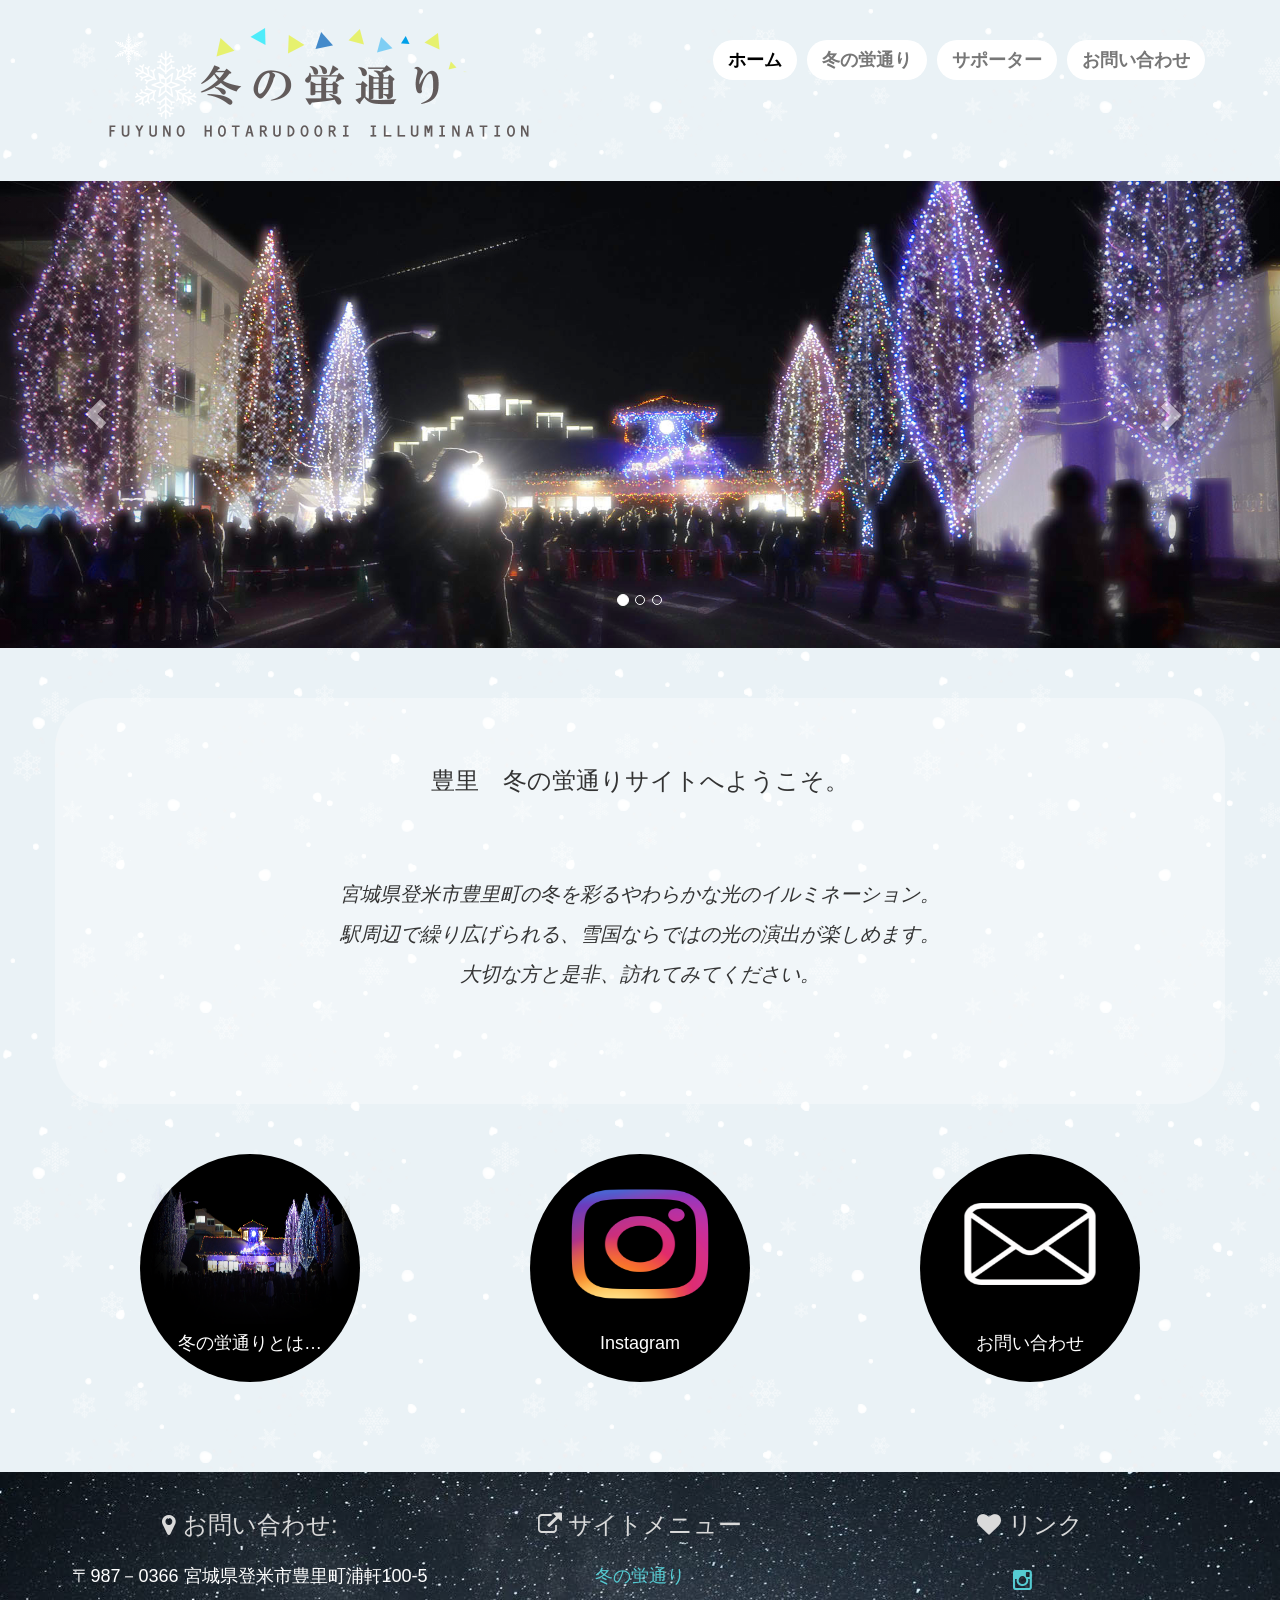
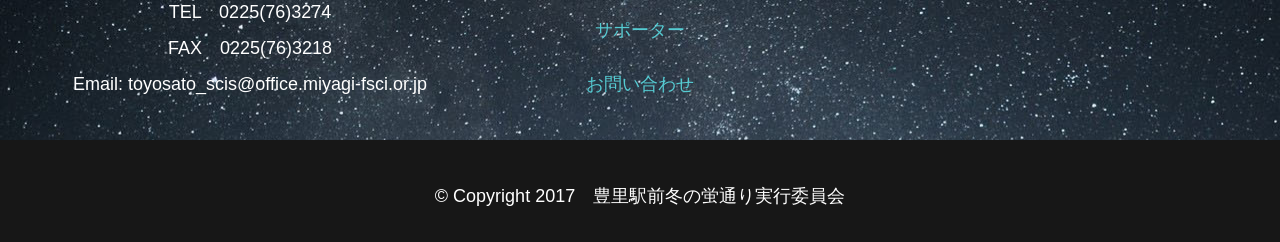
==== index.html @ 7beda49e "初期設置" ====
<!doctype html>
<html lang="ja">
    <head>

        <!-- meta data & title -->
        <meta charset="utf-8">
        <title>冬の蛍通り ホームページ | 豊里町の冬を彩るイルミネーション</title>
        <meta name="viewport" content="width=device-width, initial-scale=1.0">
        <meta name="description" content="">
        <meta name="author" content="">

        <!-- Favicon and touch icons -->
        <link rel="shortcut icon" href="assets/ico/favicon.ico">
        <link rel="apple-touch-icon-precomposed" sizes="144x144" href="assets/ico/apple-touch-icon-144-precomposed.png">
        <link rel="apple-touch-icon-precomposed" sizes="114x114" href="assets/ico/apple-touch-icon-114-precomposed.png">
        <link rel="apple-touch-icon-precomposed" sizes="72x72" href="assets/ico/apple-touch-icon-72-precomposed.png">
        <link rel="apple-touch-icon-precomposed" href="assets/ico/apple-touch-icon-57-precomposed.png">

        <!-- CSS -->
        <link rel="stylesheet" href="http://fonts.googleapis.com/css?family=Open+Sans:400,300">
        <link href='http://fonts.googleapis.com/css?family=PT+Sans' rel='stylesheet' type='text/css'>
        <link href="http://fonts.googleapis.com/css?family=Raleway" rel="stylesheet" type="text/css">
        <link rel="stylesheet" href="assets/bootstrap/css/bootstrap.css">
        <link rel="stylesheet" href="assets/css/font-awesome.min.css">
        <link rel="stylesheet" href="assets/css/animate.min.css">
        <link rel="stylesheet" href="assets/css/style.css">

    </head>
  <body>
    <section id="snow">
    <div class="inner">
        <div class="flake1"></div>
        <div class="flake2"></div>
        <div class="flake3"></div>
        <div class="flake4"></div>
        <div class="flake5"></div>
        <div class="flake6"></div>
        <div class="flake7"></div>
        <div class="flake8"></div>
    </div>
</section>

    <!-- Header -->

    <nav id="navbar-section" class="navbar navbar-default navbar-static-top navbar-sticky" role="navigation">
        <div class="container">

            <div class="navbar-header">
                <button type="button" class="navbar-toggle" data-toggle="collapse" data-target=".navbar-responsive-collapse">
                    <span class="sr-only">Toggle navigation</span>
                    <span class="icon-bar"></span>
                    <span class="icon-bar"></span>
                    <span class="icon-bar"></span>
                </button>

                <a class="navbar-brand wow fadeInDownBig" href="index.html"><img class="office-logo" src="assets/img/slider/title.png" alt=""></a>
            </div>

            <div id="navbar-spy" class="collapse navbar-collapse navbar-responsive-collapse">
                <ul class="nav navbar-nav pull-right">
                    <li class="active">
                        <a href="index.html">ホーム</a>
                    </li>
                    <li>
                        <a href="about.html">冬の蛍通り</a>
                    </li>
                    <li>
                        <a href="team.html">サポーター</a>
                    </li>
                    <li>
                        <a href="contact.php"><span>お問い合わせ</span></a>
                    </li>
                </ul>
            </div>
        </div>
    </nav>

    <!-- End Header -->


    <!-- Begin #carousel-section -->
    <section id="carousel-section" class="section-global-wrapper">
        <div class="container-fluid-kamn">
            <div class="row">
                <div id="carousel-1" class="carousel slide" data-ride="carousel">

                    <!-- Indicators -->
                    <ol class="carousel-indicators visible-lg">
                        <li data-target="#carousel-1" data-slide-to="0" class="active"></li>
                        <li data-target="#carousel-1" data-slide-to="1"></li>
                        <li data-target="#carousel-1" data-slide-to="2"></li>
                    </ol>

                    <!-- Wrapper for slides -->
                    <div class="carousel-inner" role="listbox">
                        <!-- Begin Slide 1 -->
                        <div class="item active">
                            <img src="assets/img/slider/slider_01.jpg" height="600" alt="Image of first carousel">
                            <div class="carousel-caption">
                                <h3 class="carousel-title hidden-xs"></h3>
                                <p class="carousel-body"></p>
                            </div>
                        </div>
                        <!-- End Slide 1 -->

                        <!-- Begin Slide 2 -->
                        <div class="item">
                            <img src="assets/img/slider/slider_02.jpg" height="600" alt="Image of second carousel">
                            <div class="carousel-caption">
                                <h3 class="carousel-title hidden-xs"></h3>
                                <p class="carousel-body"></p>
                            </div>
                        </div>
                        <!-- End Slide 2 -->

                        <!-- Begin Slide 3 -->
                        <div class="item">
                            <img src="assets/img/slider/slider_03.jpg" height="600" alt="Image of third carousel">
                            <div class="carousel-caption">
                                <h3 class="carousel-title hidden-xs"></h3>
                                <p class="carousel-body"></p>
                            </div>
                        </div>
                        <!-- End Slide 3 -->
                    </div>

                    <!-- Controls -->
                    <a class="left carousel-control" href="#carousel-1" data-slide="prev">
                        <span class="glyphicon glyphicon-chevron-left"></span>
                    </a>
                    <a class="right carousel-control" href="#carousel-1" data-slide="next">
                        <span class="glyphicon glyphicon-chevron-right"></span>
                    </a>
                </div>
            </div>
        </div>
    </section>
    <!-- End #carousel-section -->


    <!-- Begin #services-section -->
    <section id="services" class="services-section section-global-wrapper">
        <div class="container">
            <div class="row">
                <div class="services-header">
                    <h3 class="services-header-title">豊里　冬の蛍通りサイトへようこそ。</h3><br>
                    <p class="services-header-body"><em> 宮城県登米市豊里町の冬を彩るやわらかな光のイルミネーション。<br>
                    駅周辺で繰り広げられる、雪国ならではの光の演出が楽しめます。 <br>
                    大切な方と是非、訪れてみてください。</em>
                    </p><br>
                </div>
            </div>

            <!-- Begin Services Row 1 -->
            <div class="row services-row services-row-head services-row-1">
                <div class="col-lg-4 col-md-4 col-sm-4 col-xs-12">
                    <div class="services-group wow animated fadeInLeft" data-wow-offset="40">
                        <a href="about.html"><img src="assets/img/slider/hotarudoori.png" height="160" width="200" alt=""></a>
                        <h4 class="services-title">冬の蛍通りとは…</h4>
                        <p class="services-body"></p>
                    </div>
                </div>

                <div class="col-lg-4 col-md-4 col-sm-4 col-xs-12">
                    <div class="services-group wow animated zoomIn" data-wow-offset="40">
                        <a href="https://www.instagram.com/fuyuno_hotarudoori/"><img src="assets/img/slider/insta01.png" height="160" width="200" alt=""></a>
                        <h4 class="services-title">Instagram</h4>
                        <p class="services-body"></p>
                    </div>
                </div>

                <div class="col-lg-4 col-md-4 col-sm-4 col-xs-12">
                    <div class="services-group wow animated fadeInRight" data-wow-offset="40">
                        <a href="contact.php"><img src="assets/img/slider/mail.png" height="160" width="200" alt=""></a>
                        <h4 class="services-title">お問い合わせ</h4>
                        <p class="services-body"></p>
                    </div>
                </div>
            </div>
            <!-- End Serivces Row 1 -->

            <!-- Begin Services Row 2 -->
            <!-- End Serivces Row 2 -->

        </div>
    </section>
    <!-- End #services-section -->


    <!-- Footer -->
    <footer>
        <div class="container">
            <div class="row">
                <div class="col-md-4">
                    <h3><i class="fa fa-map-marker"></i> お問い合わせ:</h3>
                    <p class="footer-contact">
                        〒987－0366 宮城県登米市豊里町浦軒100-5<br>
                        TEL　0225(76)3274<br>
                        FAX　0225(76)3218<br>
                        Email: toyosato_scis@office.miyagi-fsci.or.jp<br>
                    </p>
                </div>
                <div class="col-md-4">
                    <h3><i class="fa fa-external-link"></i> サイトメニュー</h3>
                    <p> <a href="about.html"> 冬の蛍通り</a></p>
                    <p> <a href="team.html"> サポーター </a></p>
                    <p> <a href="contact.php"> お問い合わせ</a></p>
                </div>
              <div class="col-md-4">
                <h3><i class="fa fa-heart"></i> リンク</h3>
                <div id="social-icons">
                      <a href="https://www.instagram.com/fuyuno_hotarudoori/" class="btn-group Instagram">
                        <i class="fa fa-instagram" aria-hidden="true"></i>
                    </a>
                </div>
              </div>
        </div>
      </div>
    </footer>


    <div class="copyright text center">
        <p>&copy; Copyright 2017　豊里駅前冬の蛍通り実行委員会</a></p>
    </div>


    <script type="text/javascript" src="js/jquery-1.10.2.min.js"></script>
    <script src="assets/bootstrap/js/bootstrap.min.js"></script>
    <script src="js/wow.min.js"></script>
    <script>
      new WOW().init();
    </script>
  </body>
</html>
---- assets/css/style.css ----
/*
Theme Name:Office
Theme URI:http://ThemeWagon.com/
Author:ThemeWagon
Author URI:http://ThemeWagon.com/
Description:Creative is a single page html template based on bootstrap 3
Version:1.0.0
License:GNU General Public License v2 or later
License URI:http://www.gnu.org/licenses/gpl-2.0.html
*/

 /*
* ==========================================================================
* Global
* ==========================================================================
*/
.btn-primary{
  margin-left: 20px;
}
.blog-title{
  color: #385A30;
  font-family: "Lato";
  font-variant: small-caps;
}

 .main-content{
    margin-top: 20px;
    padding-bottom: 50px;
    text-align: left;
}

.section-global-wrapper {
  position: relative;
}
.section-global-wrapper:before,
.section-global-wrapper:after {
  content: " ";
  display: table;
}
.section-global-wrapper:after {
  clear: both;
}
.container-fluid-kamn {
  margin-right: auto;
  margin-left: auto;
  padding-left: 15px;
  padding-right: 15px;
}
.container-kamn {
  margin-right: auto;
  margin-left: auto;
}


@media (min-width: 1068px) and (max-width: 1400px) {
 .post-sidebar{
    margin-top: 15px;
    border:1px solid #DDD;
    padding: 5px;
  }

}
@media (min-width: 750px) and (max-width: 1060px) {
 .post-sidebar{
    width:204px;
    margin-top: 15px;
    border:1px solid #DDD;
    padding: 5px;
    float: right;

 }
}
.tales {
  width: 100%;
}
.blog-post{
 margin-bottom: 30px;
}
.blog-image{
    margin-bottom: 20px;
}
.carousel-inner{
  width:100%;
}
.post-sidebar{
    margin-top: 15px;
    border:1px solid #DDD;
    padding: 5px;


 }
.form-group{

    padding:20px;
}
ul li{
    list-style: none;
    margin-top: 20px;

}
h3.col-xs-12{
    margin-top: -20px;

}
.content-space{
    margin-top: 40px;
}
.center{
    text-align: center;
}
.block-author{
    color: #D7002E;
}

.btn-info{
float: right;
}


.icon-space{
    display: inline-block;
    padding:10px;
}
.current span{
    color:#55CBD2;

}


.title-text{
  font-family: 'Raleway', sans-serif;
  letter-spacing: .2px;
  font-size: 40px;
}
.img-pad{
    padding-right: 23px;
}
.main-content{
    margin-top: 80px;
}



.white-text{
    font-style: italic;
    color: white;
}

body {
    font-size: 18px;
    line-height: 45Spx;
    background:#F8FAFF;
    text-align: center;
}

a {
    color: #55CBD2;
    text-decoration: none;
    -o-transition: all .3s;
    -moz-transition: all .3s;
    -webkit-transition: all .3s;
    -ms-transition: all .3s;
}

a:hover { color: #888; text-decoration: none; }

strong { font-weight: bold; }

address {
    margin-top: 28px;
    }


@media (min-width: 50px) and (max-width: 988px) {

 address {
    margin-top: 28px;
    margin-left: 21px;
    }

}
@media (min-width: 988px) and (max-width: 1200px) {

 address {
    margin-top: 28px;
    margin-left: -58px;
    }

}
/*
* ==========================================================================
* Nav Pills
* ==========================================================================
*/
.nav-pills > li.selected > a,
.nav-pills > li.selected > a:hover,
.nav-pills > li.selected > a:focus {
  color: #ffffff;
  background-color: #1bbd9b;
}
/*
* ==========================================================================
* Pills Centered
* ==========================================================================
*/
.nav-pills-centered > .nav-pills {
  text-align: center;
}
.nav-pills-centered > .nav-pills > li {
  float: none;
  display: inline;
}
.nav-pills-centered > .nav-pills > li > a,
.nav-pills-centered > .nav-pills > li > span {
  display: inline-block;
  padding: 5px 14px;
}
/*
.nav-pills-centered > .nav-pills > li > a.active,
.nav-pills-centered > .nav-pills > li > span.active,
.nav-pills-centered > .nav-pills > li > a.selected,
.nav-pills-centered > .nav-pills > li > span.selected {
  color: #ffffff;
  background-color: #1bbd9b;
}*/
/*
* ==========================================================================
* Navbar
* ==========================================================================
*/

.navbar{
  font-weight: bold;
  padding-top: 15px;
  padding-bottom: 15px;
  margin-bottom: 0;
}
/*
* ==========================================================================
* Navbar Nav Links
* ==========================================================================
*/
.navbar-nav > li > a {
  padding: 10px 15px;
  margin: 5px 5px;
  border-radius: 50px;
  background-color: #fff;
}

/*
* ==========================================================================
* Brand / Project Name
* ==========================================================================
*/
.navbar-brand {
  z-index: 9999px;
  font-size: 40px;
  letter-spacing: 2px;
  padding-top: 0;
  padding-bottom:100px;
  margin-bottom: 50px;


}
.side-left{
  background:#528C7C;
  box-shadow: 3px grey;
  color: white;
  padding: 30px;
  letter-spacing: .9px;
}
@media (min-width: 800px){

    .side-left{
  height: 450px;
}
 }

.banner-text{
    font-family: 'Raleway', sans-serif;
    color:white;
    font-size: 50px;

    }

#banners{

    margin-top: 30px;
    margin-bottom: 10px;
}
#banner-home{
    background-image:url('../img/slider/haikei.jpg');
    height:350px;
    margin-bottom: 30px;
    padding-top: 120px;
}

@media (min-width: 100px) and (max-width: 800px) {

    #banner-home{
    background-image:url('../img/slider/haokei.jpg');
    height:450px;
    margin-bottom: 30px;
    }
 }
#banner{
    margin-top:0px;
}


.header h1 {
    float: left;
    margin: 0;
    text-align: left;
}
.header a.brand {

    font-family: 'PT Sans', sans-serif;
    font-size: 40px;
    margin-top:5px;
    display: inline-block;
    width: 270px;
    height: 96px;
    padding: 30px 10px;
    /*background: url(../img/logo.png) 20px center no-repeat; */
}
@media (min-width: 50px) and (max-width: 768px) {
        .header a.brand {
        width: 170px;
        margin-top:-41px;
        margin-top: -41px;
        position: absolute;
        font-size: 37px;
     }
 }

.paragraph-text{
    text-align: justify;
    letter-spacing:1px;
    font-size: 16px;
    font-family: 'Arial', sans-serif;
    line-height: 24px;
}
.left2{
    text-align: left;
    letter-spacing:.7px;
    font-size: 13px;
    color: #71d7c2;
}

.spacing{
    margin-bottom: 80px;
}

.sidebar-right{
    font-size: 13px;
    font-weight: bold;
    color:#84d7bd;
}

.featured-img{
    padding: 0px 15px 15px 0;

}
p.blog-text{
    font-size: 16px;
    letter-spacing: .1px;
    font-family: 'Arial';
    text-align:justify;
    text-justify:inter-word;
    }

.btn-sm{
    margin-left: 21;px;
}

.office-logo {
  width: 500px;
 line-height: 50px;
}

@media (max-width: 992px){
.navbar-header {
    float: none;
}
.navbar-default .navbar-brand{
  float: none;
  text-align: center;
  display: block;
}
}

@media (max-width: 768px){
    .office-logo{
      height: auto;
      width: 300px;
}
}
/*
* ==========================================================================
* Feedback Section
* ==========================================================================
*/
.feedback-section {
  padding-bottom: 50px;
}
@media (max-width: 767px) {
  .feedback-section {
    padding-bottom: 40px;
  }
}
.feedback-section .feedback-form .btn-captcha-refresh {
  margin: 0 0 0 25px;
}
.feedback-section .address-section {
  text-align: center;
  padding-top: 50px;
}
@media (max-width: 767px) {
  .feedback-section .address-section {
    padding-top: 40px;
  }
}
.feedback-section .address-section .address-icon {
  color: #1bbd9b;
  font-size: 48px;
  line-height: 48px;
  margin-bottom: 30px;
}
.feedback-section .address-section .address-title {
  margin-bottom: 15px;
}
.feedback-section .address-section .address-desc {
  margin-bottom: 30px;
}

/*
* ==========================================================================
* Services Section
* ==========================================================================
*/
.services-section {
  text-align: center;
  padding-top: 50px;
  padding-bottom: 50px;
}
.services-section .services-header {
  margin-bottom: 50px;
  font-size: 20px;
  line-height: 200%;
  background-color: rgba(255,255,255,0.3);
  padding: 50px;
  border-radius: 50px;
}
.services-section .services-header .services-header-title {
  margin-bottom: 20px;
}
.services-section .services-row-tail {
  margin-top: 50px;
}
.services-section .services-icon {
  color: #1bbd9b;
  margin-bottom: 30px;
}
.services-section .services-title {
  margin-bottom: 15px;
}
.services-section .services-desc {
  margin-bottom: 30px;
}
@media (max-width: 767px) {
  .services-section {
    padding-top: 40px;
    padding-bottom: 40px;
  }
  .services-section .services-group {
    margin-bottom: 50px;
  }
  .services-section .services-row-tail {
    margin-top: 0;
  }
}

/*.services-icon .fa:hover{
    padding: 0 10px 0 10px;
    color: white;
    background: #1BBD9B;
    border-radius: 3px;
    transition:.4s;
}*/
.services-group{
  padding: 10px;
  background:#000;
  color: white;
  border-radius: 100%;
  display: inline-block;
}
.services-group img {
      transition: 1.0s ;
    }

.services-group img:hover {
      opacity: 0.5 ;
    }
.service-icon{
  color: white;
}


/* ----- Footer ----- */
.footer-widget{
    color:white;
    margin-top: 55px;
}


footer .widget h4 {
    margin-top: 20px;
    font-family: 'Droid Sans', Helvetica, Arial, sans-serif;
    font-size: 14px;
    text-transform: uppercase;
    text-shadow: 0 1px 0 rgba(255,255,255,.7);
}

footer .widget p {
    line-height: 24px;
}

footer .widget i {
    padding-right: 7px;
}
footer{
   margin-top:40px;
   padding: 20px;
  background-image:url('../img/slider/haikei.jpg');
}

footer h3 {
    color: #dadada;
    margin-bottom: 20px;
}

.footer-contact{
    color: white;
}


/*Social Buttons */
#social-icons{
  font-size: 22px;
}

#social-icons .btn-group {
    color: #55CBD2;
    margin-right: 15px;
}
#social-icons .btn-group:hover {
    color: #ffffff;
}

.copyright {
    color: #fff;
    padding: 20px 0px 10px 0px;
    background-color: rgb(23, 23, 23);
}

/*
* ==========================================================================
* Custom Sidebar Widgets
* ==========================================================================
*/



#custom-search-input {
        margin:0;
        margin-top: 10px;
        padding: 0;
    }

    #custom-search-input .search-query {
        padding-right: 3px;
        padding-right: 4px \9;
        padding-left: 3px;
        padding-left: 4px \9;
        /* IE7-8 doesn't have border-radius, so don't indent the padding */

        margin-bottom: 0;
        -webkit-border-radius: 3px;
        -moz-border-radius: 3px;
        border-radius: 3px;
    }

    #custom-search-input button {
        border: 0;
        background: none;
        /** belows styles are working good */
        padding: 2px 5px;
        margin-top: 2px;
        position: relative;
        left: -28px;
        /* IE7-8 doesn't have border-radius, so don't indent the padding */
        margin-bottom: 0;
        -webkit-border-radius: 3px;
        -moz-border-radius: 3px;
        border-radius: 3px;
        color:#D9230F;
    }

    .search-query:focus + button {
        z-index: 3;
    }


    /*
* ==========================================================================
* Image Card
* ==========================================================================
*/
    .panel{
        margin-top: 30px;
    }
    .lib-panel img {
    width: 100%;
    background-color: transparent;
}

.lib-panel .row,
.lib-panel .col-md-6 {
    padding: 0;
    background-color: #FFFFFF;
}


.lib-panel .lib-row {
    padding: 0 20px 0 20px;
}

.lib-panel .lib-row.lib-header {
    background-color: #FCFFCF;
    font-size: 25px;
    padding: 15px 20px 0 20px;
}

.lib-panel .lib-row.lib-header .lib-header-seperator {
    height: 2px;
    width: 26px;
    background-color: #d9d9d9;
    margin: 7px 0 7px 0;
}

.lib-panel .lib-row.lib-desc {
    position: relative;
    height: 100%;
    display: block;
    font-size: 13px;
}
.lib-panel .lib-row.lib-desc a{
    position: absolute;
    width: 100%;
    bottom: 10px;
    left: 20px;
}

.row-margin-bottom {
    margin-bottom: 20px;
}

.box-shadow {
    -webkit-box-shadow: 0 0 10px 0 rgba(0,0,0,.10);
    box-shadow: 0 0 10px 0 rgba(0,0,0,.10);
}

.no-padding {
    padding: 0;
}
.lib-header{
    font-family: 'lato' ;
    font-style: normal;
}

/*
* ==========================================================================
* Blockquote
* ==========================================================================
*/

.glyphicon-lg{font-size:3em}
.blockquote-box{border-right:5px solid #e6e6e600;margin-bottom:25px}
.blockquote-box .square{width:100px;min-height:50px;margin-right:22px;text-align:center!important;padding:20px 0}
.blockquote-box.blockquote-primary{border-color:#357EBD}
.blockquote-box.blockquote-primary .square{background-color:#428BCA;color:#FFF}
.blockquote-box.blockquote-success{border-color:#4CAE4C}
.blockquote-box.blockquote-success .square{background-color:#5CB85C;color:#FFF}
.blockquote-box.blockquote-info{border-color:#46B8DA}
.blockquote-box.blockquote-info .square{background-color:#5BC0DE;color:#FFF}
.blockquote-box.blockquote-warning{border-color:#EEA236}
.blockquote-box.blockquote-warning .square{background-color:#F0AD4E;color:#FFF}
.blockquote-box.blockquote-danger .square{background-color:#D9534F;color:#FFF}

/*
* ==========================================================================#e6e6e600
* Portfolio
* ==========================================================================
*/
.panel-image {
    position: relative;
}
.panel-image img.panel-image-preview {
    width: 100%;
    border-radius: 4px 4px 0px 0px;
}

.panel-image label {
    display: block;
    position: absolute;
    top: 0px;
    left: 0px;
    height: 100%;
    width: 100%;
}

.panel-heading ~ .panel-image img.panel-image-preview {
    border-radius: 0px;
}

.panel-body {
   overflow: hidden;
}

.panel-image ~ input[type=checkbox] {
    position:absolute;
    top:- 30px;
    z-index: -1;
}

.panel-image ~ input[type=checkbox] ~ .panel-body {
    height: 0px;
    padding: 0px;
}

.panel-image ~ input[type=checkbox]:checked ~ .panel-body {
    height: auto;
    padding: 15px;
}

.panel-image ~ .panel-footer a {
    padding: 0px 10px;
    font-size: 1.3em;
    color: rgb(100, 100, 100);
}
/*
* ==========================================================================
* Optional Carousel
* ==========================================================================
*/
.carousel-caption .carousel-title {
  color: #ffffff;
  padding: 150px;
  margin: 150px;
}
@media (min-width: 768px) and (max-width: 1199px) {
  .carousel-caption {
    font-size: 12px;
    padding-bottom: 0px;
    bottom: 2px;
  }
  .carousel-caption .carousel-title {
    font-size: 18px;
  }
}
@media (max-width: 767px) {
  .carousel-caption {
    font-size: 11px;
    padding-bottom: 0;
    bottom: 0;
  }
  .carousel-caption .carousel-title {
    font-size: 14px;
  }
  .navbar-nav > li {
    float: none;
  }
}
@media screen and (max-width: 991px) and (min-width: 768px) {
  .navbar-header{
    float:none;
    margin-bottom: 30px;
    text-align: center;
  }
}
.navbar-brand{
  float:none;
  display: block;
}
@media (max-width: 992px) {
  .nav.navbar-nav.pull-right {
    float: none !important;
    text-align: center;
  }
}


section .inner div {
    opacity: 0;
    -webkit-transform-origin: 0px 0px;
    -ms-transform-origin: 0px 0px;
    transform-origin: 0px 0px;
    -webkit-animation-name: Drop;
    animation-name: Drop;
    -webkit-animation-iteration-count: infinite;
    animation-iteration-count: infinite;
    -webkit-animation-timing-function: linear;
    animation-timing-function: linear;
    -webkit-animation-fill-mode: forwards;
    animation-fill-mode: forwards;
}

/* snow effect背景色変化あり */
@-webkit-keyframes snow {
    0% { background-position: 0px 0px, 0px 0px, 0px 0px }
    50% { background-color: #eaf2f6; }
    100% {
        background-position: 500px 1000px, 400px 400px, 300px 300px;
        background-color: #b4cfe0;
    }
}
@-moz-keyframes snow {
    0% { background-position: 0px 0px, 0px 0px, 0px 0px }
    50% { background-color: #eaf2f6; }
    100% {
        background-position: 500px 1000px, 400px 400px, 300px 300px;
        background-color: #b4cfe0;
    }
}
@-ms-keyframes snow {
    0% { background-position: 0px 0px, 0px 0px, 0px 0px }
    50% { background-color: #eaf2f6}
    100% {
        background-position: 500px 1000px, 400px 400px, 300px 300px;
        background-color: #b4cfe0;
    }
}
@keyframes snow {
    0% { background-position: 0px 0px, 0px 0px, 0px 0px }
    50% { background-color: #eaf2f6; }
    100% {
        background-position: 500px 1000px, 400px 400px, 300px 300px;
        background-color: #b4cfe0;
    }
}



@keyframes snow {
    0% { background-position: 0px 0px, 0px 0px, 0px 0px }
    50% { background-color: #b4cfe0; }
    100% {
        background-position: 500px 1000px, 400px 400px, 300px 300px;
        background-color: #eaf2f6;
    }
}
@keyframes snow {
    0% { background-position: 0px 0px, 0px 0px, 0px 0px }
    50% { background-color: #b4cfe0; }
    100% {
        background-position: 500px 1000px, 400px 400px, 300px 300px;
        background-color: #eaf2f6;
    }
}
@keyframes snow {
    0% { background-position: 0px 0px, 0px 0px, 0px 0px }
    50% { background-color: #b4cfe0; }
    100% {
        background-position: 500px 1000px, 400px 400px, 300px 300px;
        background-color: #eaf2f6;
    }
}
@keyframes snow {
    0% { background-position: 0px 0px, 0px 0px, 0px 0px }
    50% { background-color: #b4cfe0; }
    100% {
        background-position: 500px 1000px, 400px 400px, 300px 300px;
        background-color: #eaf2f6;
    }
}


body {
     background-color: #eaf2f6;
     background-image: url('../img/slider/drop01.png'),url('../img/slider/drop04.png'),url('../img/slider/');
    -webkit-animation: snow 20s linear infinite;
    -moz-animation: snow 20s linear infinite;
    -ms-animation: snow 20s linear infinite;
    animation: snow 20s linear infinite;
}

.supporter{
  margin-bottom: 20px;
  padding: 50px;
}


.red {
    color: #D7002E;
}
.errmsg {
    color: #D7002E;
    font-size: 14px;
    margin: 0;
    text-align: left;
}
textarea {
    resize: none;
}
.sended_message {

}
@media (max-width: 767px) {
    .sended_message {
        text-align: left;
        font-size: 16px;
        padding: 0 20px;
    }
}
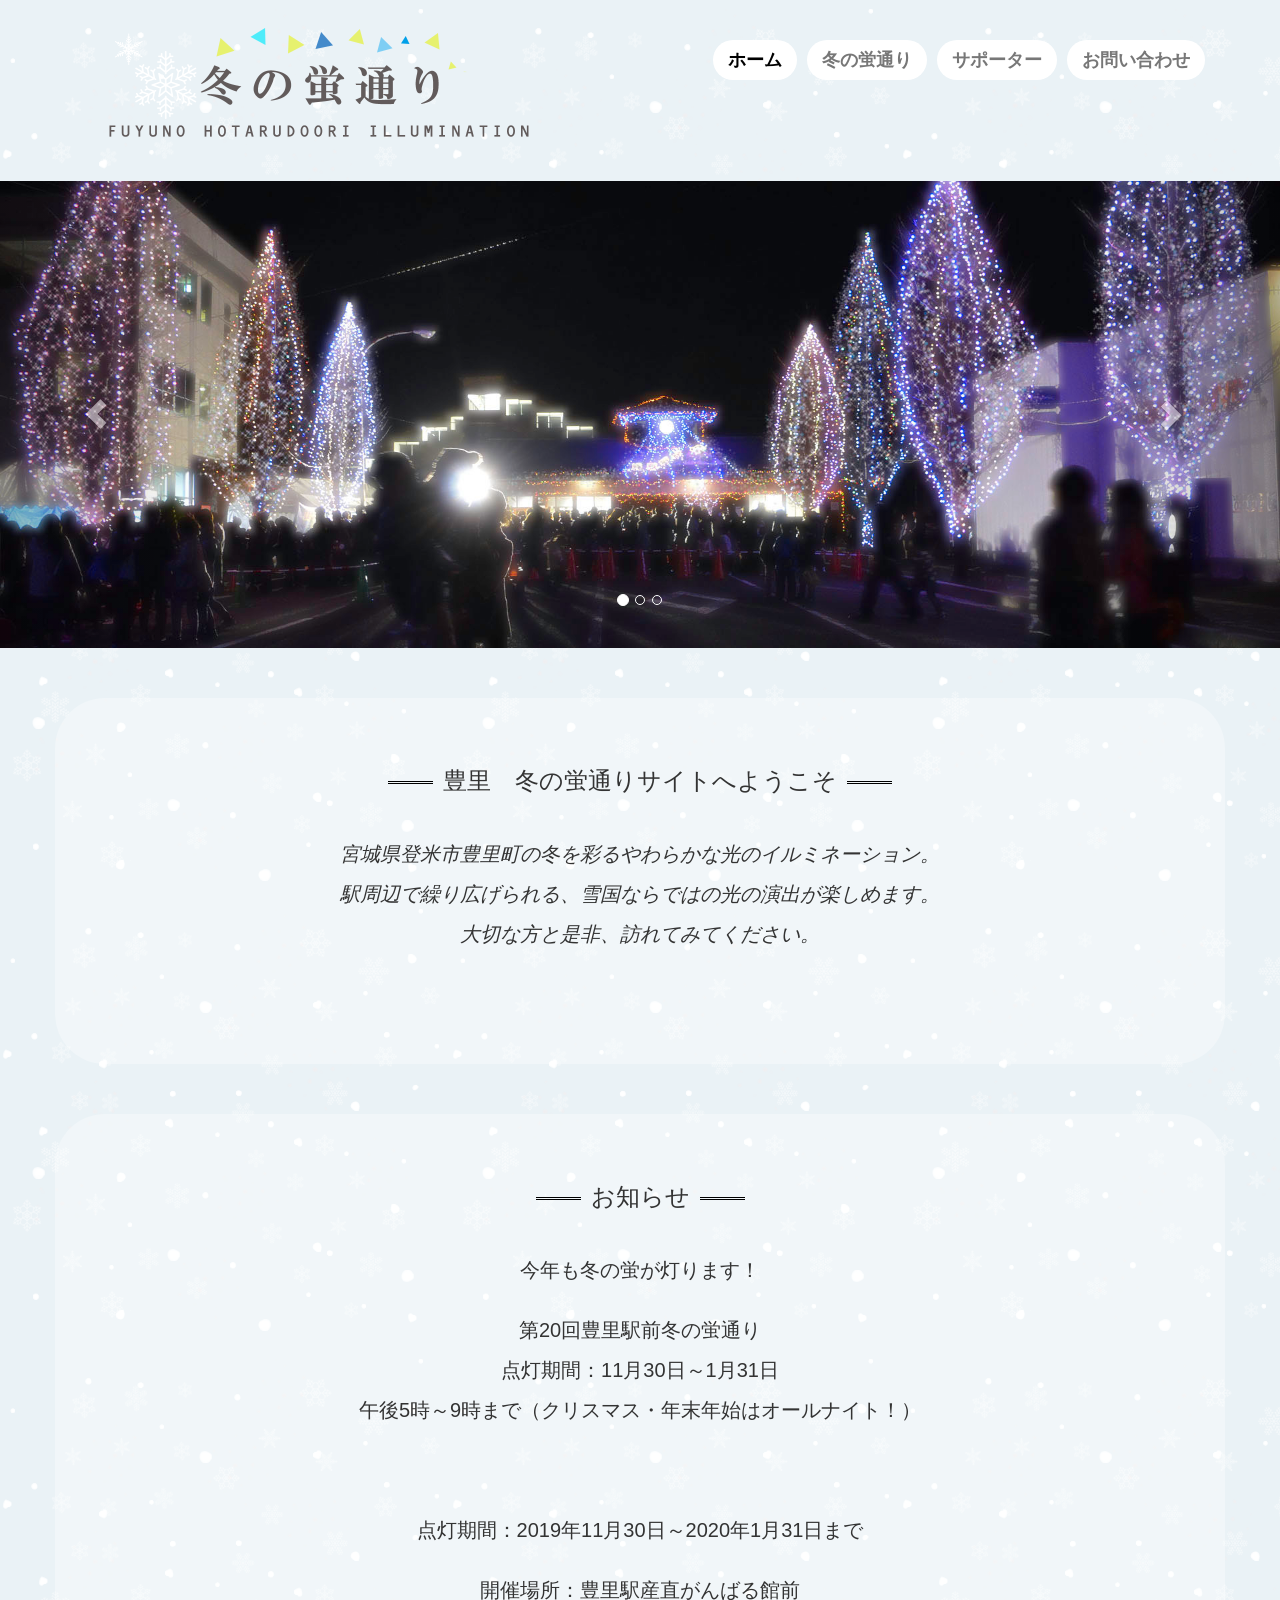
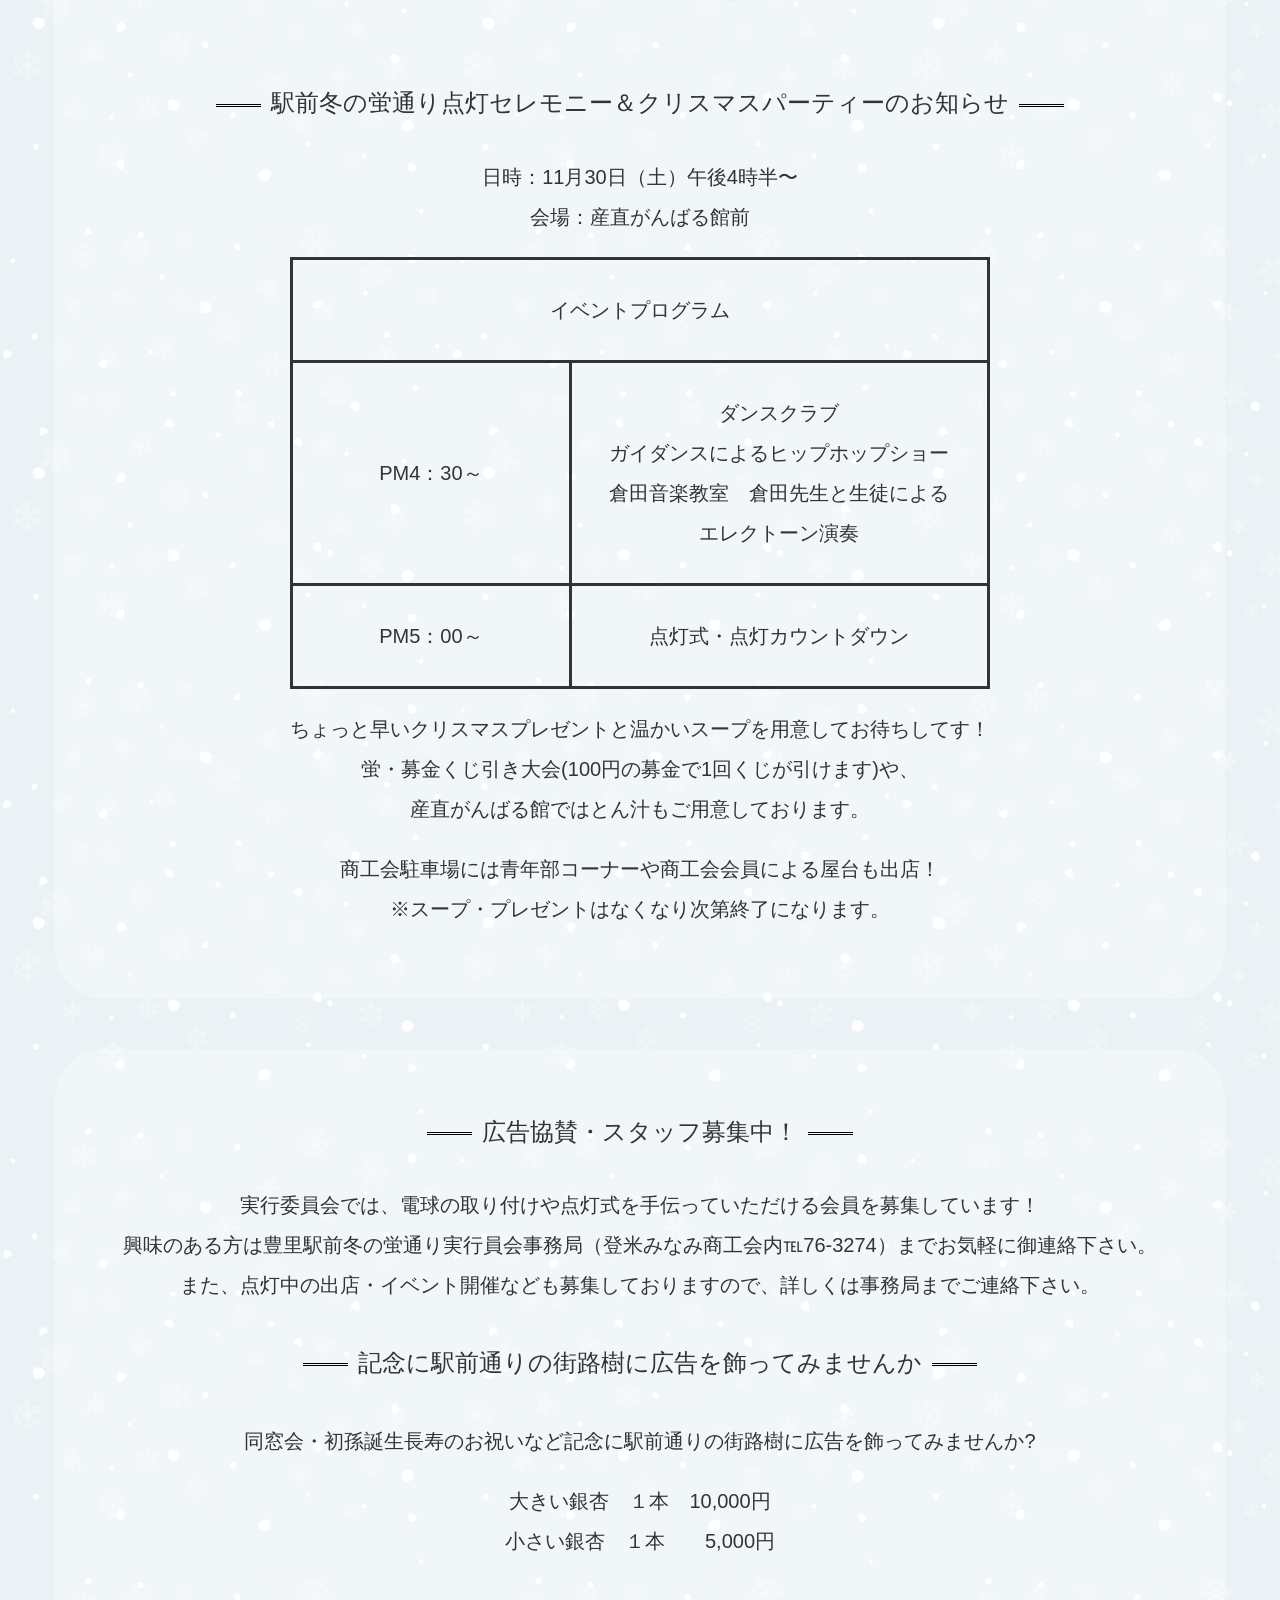
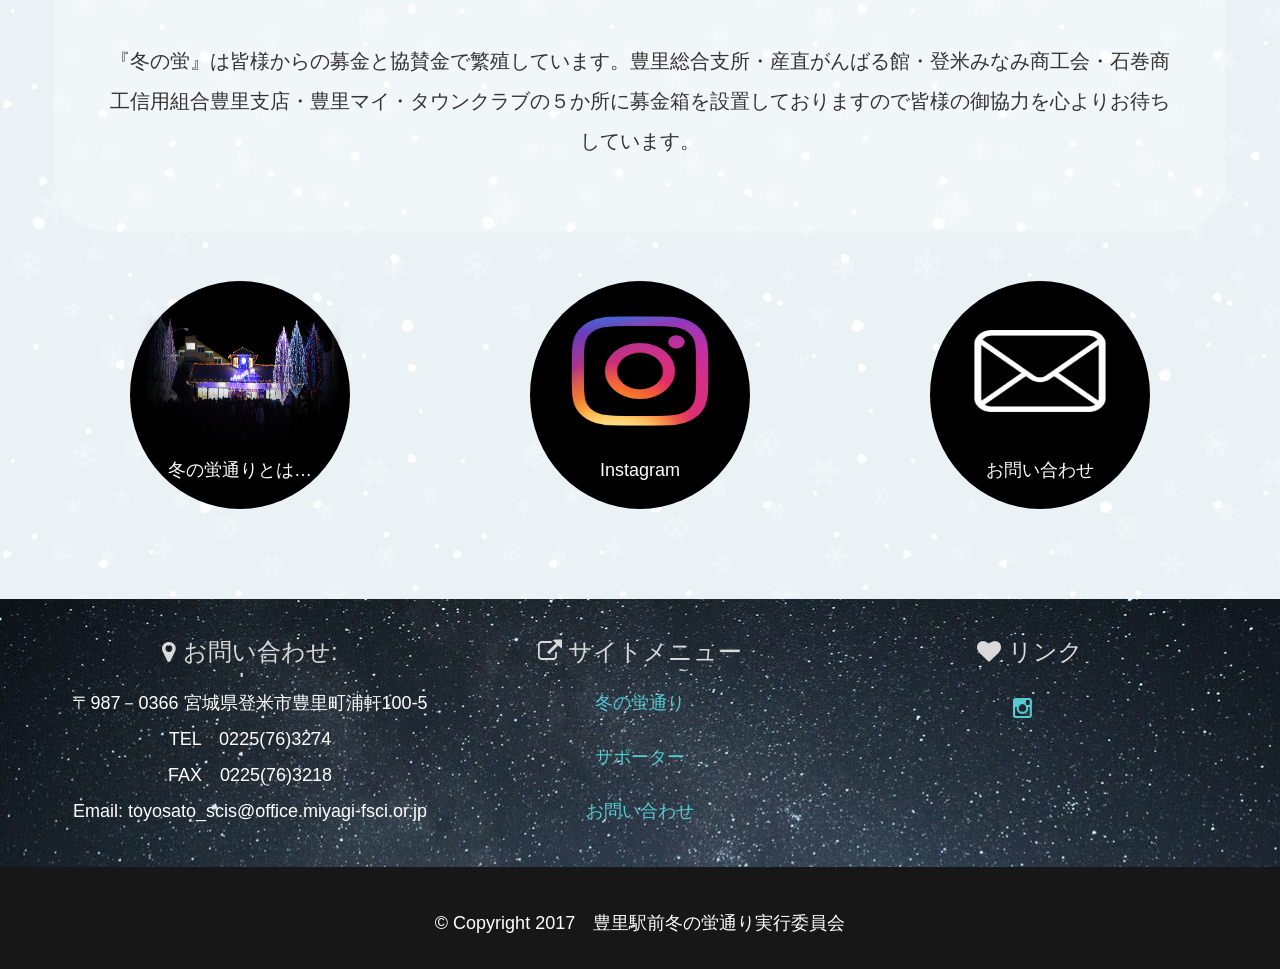
==== commit d7660b64: "冬の蛍通り最新" ====
--- a/index.html
+++ b/index.html
@@ -143,14 +143,46 @@
         <div class="container">
             <div class="row">
                 <div class="services-header">
-                    <h3 class="services-header-title">豊里　冬の蛍通りサイトへようこそ。</h3><br>
+                    <h3 class="services-header-title">豊里　冬の蛍通りサイトへようこそ</h3><br>
                     <p class="services-header-body"><em> 宮城県登米市豊里町の冬を彩るやわらかな光のイルミネーション。<br>
                     駅周辺で繰り広げられる、雪国ならではの光の演出が楽しめます。 <br>
                     大切な方と是非、訪れてみてください。</em>
                     </p><br>
                 </div>
-            </div>
-
+                <div class="services-header">
+                    <h3 class="services-header-title">お知らせ</h3><br>
+                    <p class="services-header-body">今年も冬の蛍が灯ります！</p>
+                        <p>第20回豊里駅前冬の蛍通り<br>点灯期間：11月30日～1月31日<br>午後5時～9時まで（クリスマス・年末年始はオールナイト！）</p><br>
+                    <p>点灯期間：2019年11月30日～2020年1月31日まで</p>
+                    <p>開催場所：豊里駅産直がんばる館前</p><br>
+                    <h3 class="services-header-title">駅前冬の蛍通り点灯セレモニー＆クリスマスパーティーのお知らせ</h3>
+                    <p>日時：11月30日（土）午後4時半〜<br>会場：産直がんばる館前</p>
+                    <div class="event">
+                        <table>
+                            <tr>
+                                <td colspan="2">イベントプログラム</td>
+                            </tr>
+                            <tr>
+                                <td width="40%">PM4：30～</td>
+                                <td>ダンスクラブ<br>ガイダンスによるヒップホップショー<br>倉田音楽教室　倉田先生と生徒による<br>エレクトーン演奏</td>
+                            </tr>
+                            <tr>
+                                <td>PM5：00～</td>
+                                <td>点灯式・点灯カウントダウン</td>
+                            </tr>
+                        </table>
+                     </div>
+                    <p>ちょっと早いクリスマスプレゼントと温かいスープを用意してお待ちしてす！<br>蛍・募金くじ引き大会(100円の募金で1回くじが引けます)や、<br>産直がんばる館ではとん汁もご用意しております。</p>
+                    <p>商工会駐車場には青年部コーナーや商工会会員による屋台も出店！<br>※スープ・プレゼントはなくなり次第終了になります。</p>
+                 </div>
+                <div class="services-header">
+                    <h3 class="services-header-title">広告協賛・スタッフ募集中！</h3>
+                    <p>実行委員会では、電球の取り付けや点灯式を手伝っていただける会員を募集しています！<br>興味のある方は豊里駅前冬の蛍通り実行員会事務局（登米みなみ商工会内℡76-3274）までお気軽に御連絡下さい。<br>また、点灯中の出店・イベント開催なども募集しておりますので、詳しくは事務局までご連絡下さい。</p>
+                    <h3 class="services-header-title"><span class="tree">記念に駅前通りの街路樹に広告を飾ってみませんか</span></h3>
+                        <p>同窓会・初孫誕生長寿のお祝いなど記念に駅前通りの街路樹に広告を飾ってみませんか?</p>
+                        <p>大きい銀杏　１本　10,000円<br>小さい銀杏　１本　　5,000円</p><br>
+                    <p>『冬の蛍』は皆様からの募金と協賛金で繁殖しています。豊里総合支所・産直がんばる館・登米みなみ商工会・石巻商工信用組合豊里支店・豊里マイ・タウンクラブの５か所に募金箱を設置しておりますので皆様の御協力を心よりお待ちしています。</p>
+                </div>
             <!-- Begin Services Row 1 -->
             <div class="row services-row services-row-head services-row-1">
                 <div class="col-lg-4 col-md-4 col-sm-4 col-xs-12">
--- a/assets/css/style.css
+++ b/assets/css/style.css
@@ -693,7 +693,6 @@
 .blockquote-box.blockquote-primary .square{background-color:#428BCA;color:#FFF}
 .blockquote-box.blockquote-success{border-color:#4CAE4C}
 .blockquote-box.blockquote-success .square{background-color:#5CB85C;color:#FFF}
-.blockquote-box.blockquote-info{border-color:#46B8DA}
 .blockquote-box.blockquote-info .square{background-color:#5BC0DE;color:#FFF}
 .blockquote-box.blockquote-warning{border-color:#EEA236}
 .blockquote-box.blockquote-warning .square{background-color:#F0AD4E;color:#FFF}
@@ -923,4 +922,88 @@
         font-size: 16px;
         padding: 0 20px;
     }
+}
+
+.services-header-title{
+position: relative;
+display: inline-block;
+padding: 0 55px;
+}
+
+.services-header-title:before, .services-header-title:after{
+content: '';
+position: absolute;
+top: 50%;
+display: inline-block;
+width: 45px;
+height: 3px;
+border-top: solid 1px black;
+border-bottom: solid 1px black;
+}
+
+.services-header-title:before {left:0;}
+.services-header-title:after {right: 0;}
+
+@media (max-width: 767px) {
+.services-header-title:before, .services-header-title:after{
+content: '';
+position: absolute;
+top: 50%;
+display: none;
+width: 45px;
+height: 3px;
+border-top: solid 1px black;
+border-bottom: solid 1px black;
+}
+
+}
+
+@media (max-width: 767px) {
+.services-header-title{
+    font-size: 20px;
+    border-top: solid;
+    border-bottom: solid;
+    padding: 20px 0;
+    width: 100%;
+      }
+}
+
+.tree{
+  line-height: 1.5;
+}
+
+.event table td{
+  border:solid;
+  padding: 30px 0;
+}
+
+.event table{
+  margin: 0 auto;
+  width: 700px;
+}
+
+@media (max-width: 767px) {
+.event table{
+  font-size: 15px;
+  }
+}
+@media (max-width: 767px) {
+.event table{
+  width: auto;
+}
+}
+
+@media (max-width: 767px) {
+.event table td{
+  padding: 15px 0;
+}
+}
+.event p{
+  margin-top: -35px;
+  }
+
+@media (max-width: 767px) {
+  p{
+    font-size: 17px;
+  }
 }
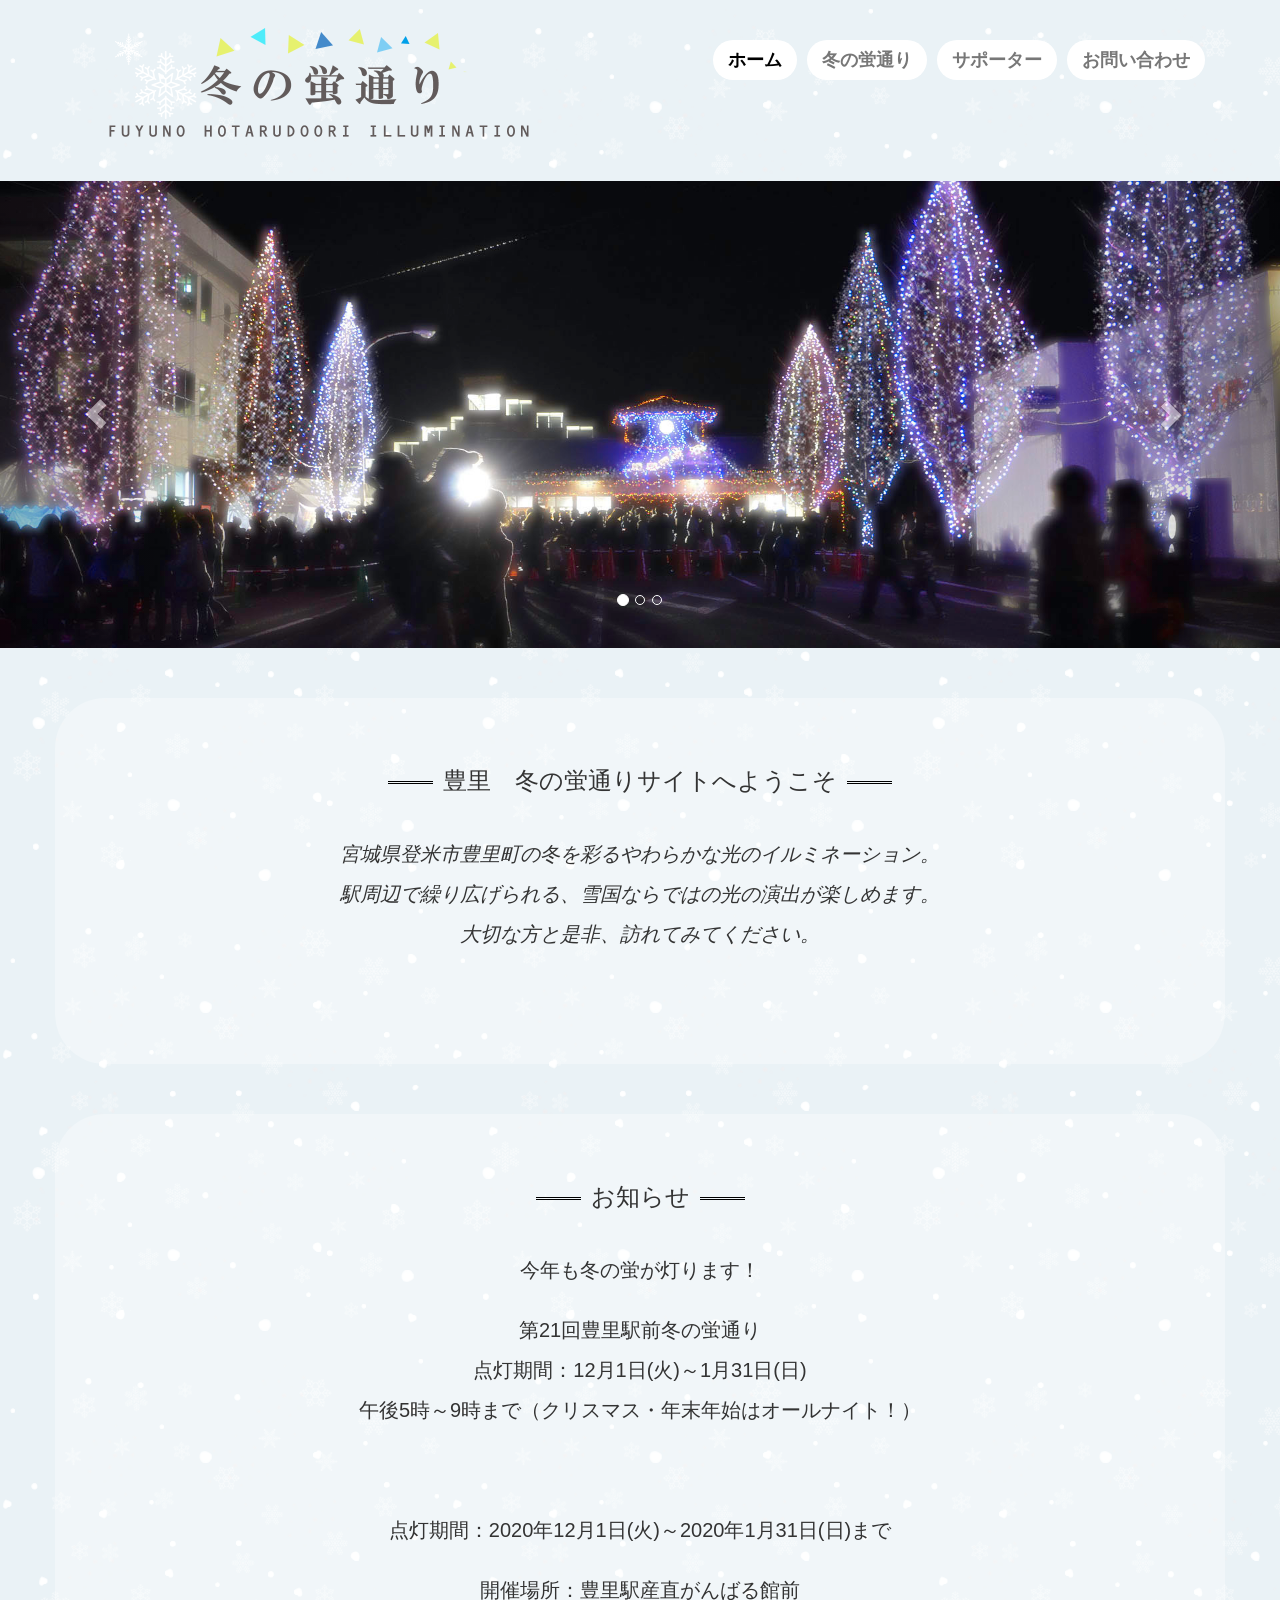
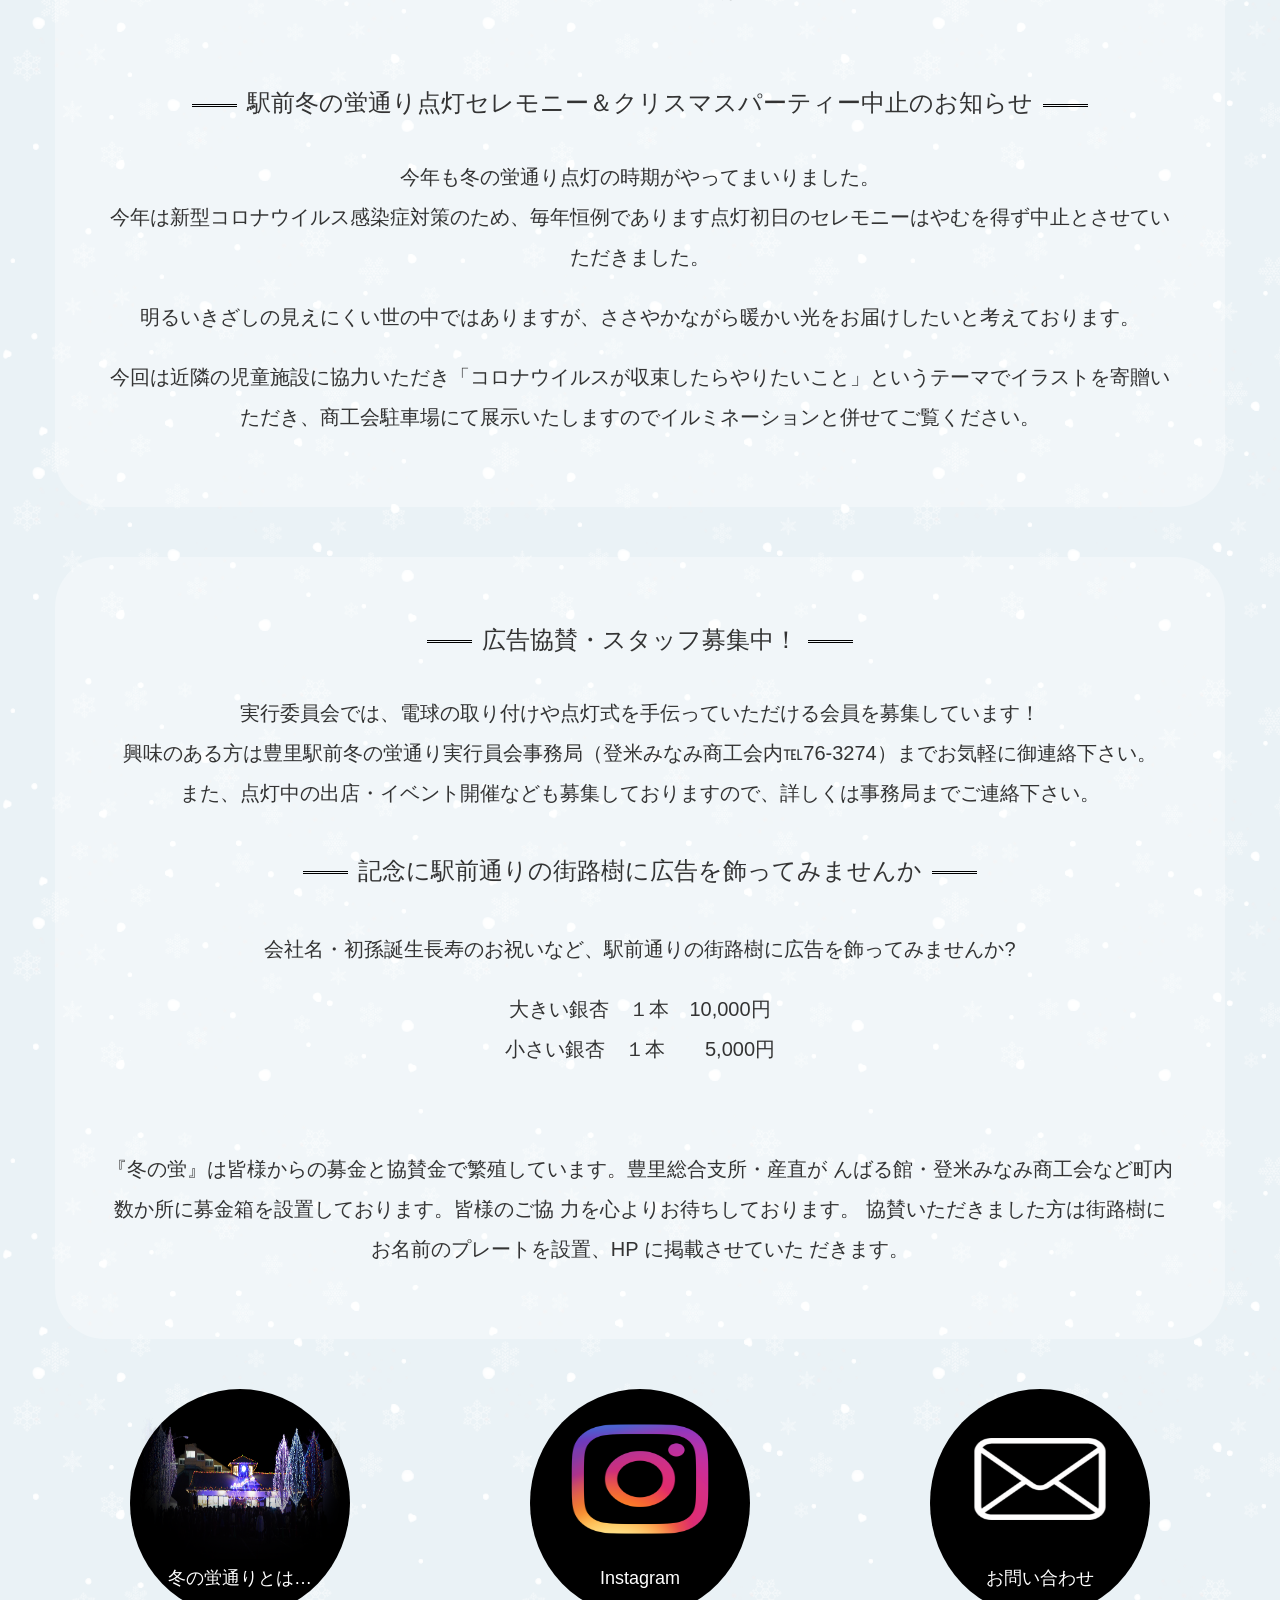
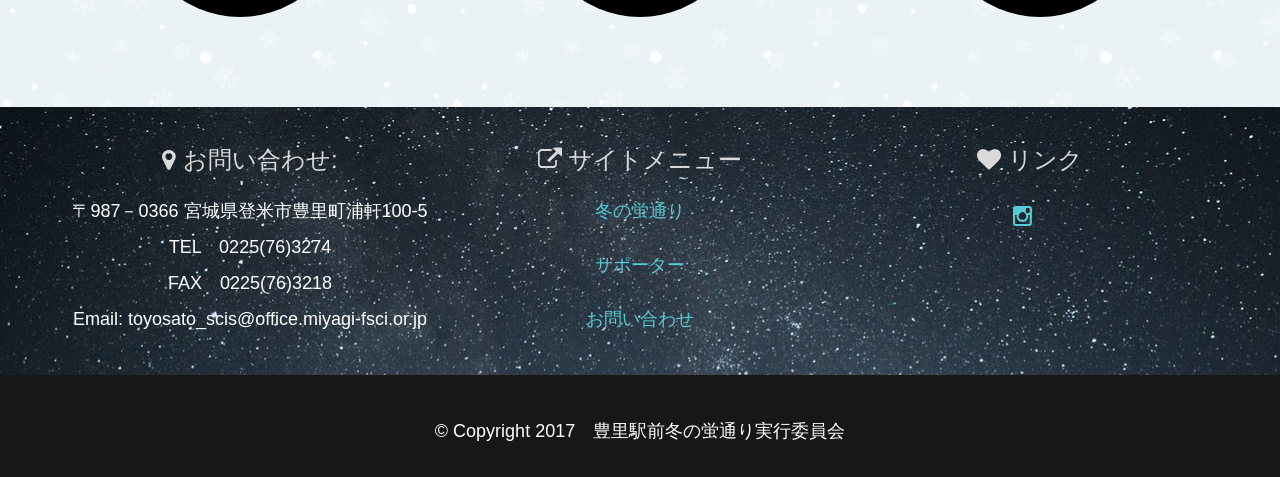
==== commit c97c49e7: "冬の蛍通り2020年文章追加対応・aboutページcss修正" ====
--- a/index.html
+++ b/index.html
@@ -1,267 +1,284 @@
 <!doctype html>
 <html lang="ja">
-    <head>
-
-        <!-- meta data & title -->
-        <meta charset="utf-8">
-        <title>冬の蛍通り ホームページ | 豊里町の冬を彩るイルミネーション</title>
-        <meta name="viewport" content="width=device-width, initial-scale=1.0">
-        <meta name="description" content="">
-        <meta name="author" content="">
-
-        <!-- Favicon and touch icons -->
-        <link rel="shortcut icon" href="assets/ico/favicon.ico">
-        <link rel="apple-touch-icon-precomposed" sizes="144x144" href="assets/ico/apple-touch-icon-144-precomposed.png">
-        <link rel="apple-touch-icon-precomposed" sizes="114x114" href="assets/ico/apple-touch-icon-114-precomposed.png">
-        <link rel="apple-touch-icon-precomposed" sizes="72x72" href="assets/ico/apple-touch-icon-72-precomposed.png">
-        <link rel="apple-touch-icon-precomposed" href="assets/ico/apple-touch-icon-57-precomposed.png">
-
-        <!-- CSS -->
-        <link rel="stylesheet" href="http://fonts.googleapis.com/css?family=Open+Sans:400,300">
-        <link href='http://fonts.googleapis.com/css?family=PT+Sans' rel='stylesheet' type='text/css'>
-        <link href="http://fonts.googleapis.com/css?family=Raleway" rel="stylesheet" type="text/css">
-        <link rel="stylesheet" href="assets/bootstrap/css/bootstrap.css">
-        <link rel="stylesheet" href="assets/css/font-awesome.min.css">
-        <link rel="stylesheet" href="assets/css/animate.min.css">
-        <link rel="stylesheet" href="assets/css/style.css">
-
-    </head>
+	<head>
+
+		<!-- meta data & title -->
+		<meta charset="utf-8">
+		<title>冬の蛍通り ホームページ | 豊里町の冬を彩るイルミネーション</title>
+		<meta name="viewport" content="width=device-width, initial-scale=1.0">
+		<meta name="description" content="">
+		<meta name="author" content="">
+
+		<!-- Favicon and touch icons -->
+		<link rel="shortcut icon" href="assets/ico/favicon.ico">
+		<link rel="apple-touch-icon-precomposed" sizes="144x144" href="assets/ico/apple-touch-icon-144-precomposed.png">
+		<link rel="apple-touch-icon-precomposed" sizes="114x114" href="assets/ico/apple-touch-icon-114-precomposed.png">
+		<link rel="apple-touch-icon-precomposed" sizes="72x72" href="assets/ico/apple-touch-icon-72-precomposed.png">
+		<link rel="apple-touch-icon-precomposed" href="assets/ico/apple-touch-icon-57-precomposed.png">
+
+		<!-- CSS -->
+		<link rel="stylesheet" href="http://fonts.googleapis.com/css?family=Open+Sans:400,300">
+		<link href='http://fonts.googleapis.com/css?family=PT+Sans' rel='stylesheet' type='text/css'>
+		<link href="http://fonts.googleapis.com/css?family=Raleway" rel="stylesheet" type="text/css">
+		<link rel="stylesheet" href="assets/bootstrap/css/bootstrap.css">
+		<link rel="stylesheet" href="assets/css/font-awesome.min.css">
+		<link rel="stylesheet" href="assets/css/animate.min.css">
+		<link rel="stylesheet" href="assets/css/style.css">
+
+	</head>
   <body>
-    <section id="snow">
-    <div class="inner">
-        <div class="flake1"></div>
-        <div class="flake2"></div>
-        <div class="flake3"></div>
-        <div class="flake4"></div>
-        <div class="flake5"></div>
-        <div class="flake6"></div>
-        <div class="flake7"></div>
-        <div class="flake8"></div>
-    </div>
+	<section id="snow">
+	<div class="inner">
+		<div class="flake1"></div>
+		<div class="flake2"></div>
+		<div class="flake3"></div>
+		<div class="flake4"></div>
+		<div class="flake5"></div>
+		<div class="flake6"></div>
+		<div class="flake7"></div>
+		<div class="flake8"></div>
+	</div>
 </section>
 
-    <!-- Header -->
-
-    <nav id="navbar-section" class="navbar navbar-default navbar-static-top navbar-sticky" role="navigation">
-        <div class="container">
-
-            <div class="navbar-header">
-                <button type="button" class="navbar-toggle" data-toggle="collapse" data-target=".navbar-responsive-collapse">
-                    <span class="sr-only">Toggle navigation</span>
-                    <span class="icon-bar"></span>
-                    <span class="icon-bar"></span>
-                    <span class="icon-bar"></span>
-                </button>
-
-                <a class="navbar-brand wow fadeInDownBig" href="index.html"><img class="office-logo" src="assets/img/slider/title.png" alt=""></a>
-            </div>
-
-            <div id="navbar-spy" class="collapse navbar-collapse navbar-responsive-collapse">
-                <ul class="nav navbar-nav pull-right">
-                    <li class="active">
-                        <a href="index.html">ホーム</a>
-                    </li>
-                    <li>
-                        <a href="about.html">冬の蛍通り</a>
-                    </li>
-                    <li>
-                        <a href="team.html">サポーター</a>
-                    </li>
-                    <li>
-                        <a href="contact.php"><span>お問い合わせ</span></a>
-                    </li>
-                </ul>
-            </div>
-        </div>
-    </nav>
-
-    <!-- End Header -->
-
-
-    <!-- Begin #carousel-section -->
-    <section id="carousel-section" class="section-global-wrapper">
-        <div class="container-fluid-kamn">
-            <div class="row">
-                <div id="carousel-1" class="carousel slide" data-ride="carousel">
-
-                    <!-- Indicators -->
-                    <ol class="carousel-indicators visible-lg">
-                        <li data-target="#carousel-1" data-slide-to="0" class="active"></li>
-                        <li data-target="#carousel-1" data-slide-to="1"></li>
-                        <li data-target="#carousel-1" data-slide-to="2"></li>
-                    </ol>
-
-                    <!-- Wrapper for slides -->
-                    <div class="carousel-inner" role="listbox">
-                        <!-- Begin Slide 1 -->
-                        <div class="item active">
-                            <img src="assets/img/slider/slider_01.jpg" height="600" alt="Image of first carousel">
-                            <div class="carousel-caption">
-                                <h3 class="carousel-title hidden-xs"></h3>
-                                <p class="carousel-body"></p>
-                            </div>
-                        </div>
-                        <!-- End Slide 1 -->
-
-                        <!-- Begin Slide 2 -->
-                        <div class="item">
-                            <img src="assets/img/slider/slider_02.jpg" height="600" alt="Image of second carousel">
-                            <div class="carousel-caption">
-                                <h3 class="carousel-title hidden-xs"></h3>
-                                <p class="carousel-body"></p>
-                            </div>
-                        </div>
-                        <!-- End Slide 2 -->
-
-                        <!-- Begin Slide 3 -->
-                        <div class="item">
-                            <img src="assets/img/slider/slider_03.jpg" height="600" alt="Image of third carousel">
-                            <div class="carousel-caption">
-                                <h3 class="carousel-title hidden-xs"></h3>
-                                <p class="carousel-body"></p>
-                            </div>
-                        </div>
-                        <!-- End Slide 3 -->
-                    </div>
-
-                    <!-- Controls -->
-                    <a class="left carousel-control" href="#carousel-1" data-slide="prev">
-                        <span class="glyphicon glyphicon-chevron-left"></span>
-                    </a>
-                    <a class="right carousel-control" href="#carousel-1" data-slide="next">
-                        <span class="glyphicon glyphicon-chevron-right"></span>
-                    </a>
-                </div>
-            </div>
-        </div>
-    </section>
-    <!-- End #carousel-section -->
-
-
-    <!-- Begin #services-section -->
-    <section id="services" class="services-section section-global-wrapper">
-        <div class="container">
-            <div class="row">
-                <div class="services-header">
-                    <h3 class="services-header-title">豊里　冬の蛍通りサイトへようこそ</h3><br>
-                    <p class="services-header-body"><em> 宮城県登米市豊里町の冬を彩るやわらかな光のイルミネーション。<br>
-                    駅周辺で繰り広げられる、雪国ならではの光の演出が楽しめます。 <br>
-                    大切な方と是非、訪れてみてください。</em>
-                    </p><br>
-                </div>
-                <div class="services-header">
-                    <h3 class="services-header-title">お知らせ</h3><br>
-                    <p class="services-header-body">今年も冬の蛍が灯ります！</p>
-                        <p>第20回豊里駅前冬の蛍通り<br>点灯期間：11月30日～1月31日<br>午後5時～9時まで（クリスマス・年末年始はオールナイト！）</p><br>
-                    <p>点灯期間：2019年11月30日～2020年1月31日まで</p>
-                    <p>開催場所：豊里駅産直がんばる館前</p><br>
-                    <h3 class="services-header-title">駅前冬の蛍通り点灯セレモニー＆クリスマスパーティーのお知らせ</h3>
-                    <p>日時：11月30日（土）午後4時半〜<br>会場：産直がんばる館前</p>
-                    <div class="event">
-                        <table>
-                            <tr>
-                                <td colspan="2">イベントプログラム</td>
-                            </tr>
-                            <tr>
-                                <td width="40%">PM4：30～</td>
-                                <td>ダンスクラブ<br>ガイダンスによるヒップホップショー<br>倉田音楽教室　倉田先生と生徒による<br>エレクトーン演奏</td>
-                            </tr>
-                            <tr>
-                                <td>PM5：00～</td>
-                                <td>点灯式・点灯カウントダウン</td>
-                            </tr>
-                        </table>
-                     </div>
-                    <p>ちょっと早いクリスマスプレゼントと温かいスープを用意してお待ちしてす！<br>蛍・募金くじ引き大会(100円の募金で1回くじが引けます)や、<br>産直がんばる館ではとん汁もご用意しております。</p>
-                    <p>商工会駐車場には青年部コーナーや商工会会員による屋台も出店！<br>※スープ・プレゼントはなくなり次第終了になります。</p>
-                 </div>
-                <div class="services-header">
-                    <h3 class="services-header-title">広告協賛・スタッフ募集中！</h3>
-                    <p>実行委員会では、電球の取り付けや点灯式を手伝っていただける会員を募集しています！<br>興味のある方は豊里駅前冬の蛍通り実行員会事務局（登米みなみ商工会内℡76-3274）までお気軽に御連絡下さい。<br>また、点灯中の出店・イベント開催なども募集しておりますので、詳しくは事務局までご連絡下さい。</p>
-                    <h3 class="services-header-title"><span class="tree">記念に駅前通りの街路樹に広告を飾ってみませんか</span></h3>
-                        <p>同窓会・初孫誕生長寿のお祝いなど記念に駅前通りの街路樹に広告を飾ってみませんか?</p>
-                        <p>大きい銀杏　１本　10,000円<br>小さい銀杏　１本　　5,000円</p><br>
-                    <p>『冬の蛍』は皆様からの募金と協賛金で繁殖しています。豊里総合支所・産直がんばる館・登米みなみ商工会・石巻商工信用組合豊里支店・豊里マイ・タウンクラブの５か所に募金箱を設置しておりますので皆様の御協力を心よりお待ちしています。</p>
-                </div>
-            <!-- Begin Services Row 1 -->
-            <div class="row services-row services-row-head services-row-1">
-                <div class="col-lg-4 col-md-4 col-sm-4 col-xs-12">
-                    <div class="services-group wow animated fadeInLeft" data-wow-offset="40">
-                        <a href="about.html"><img src="assets/img/slider/hotarudoori.png" height="160" width="200" alt=""></a>
-                        <h4 class="services-title">冬の蛍通りとは…</h4>
-                        <p class="services-body"></p>
-                    </div>
-                </div>
-
-                <div class="col-lg-4 col-md-4 col-sm-4 col-xs-12">
-                    <div class="services-group wow animated zoomIn" data-wow-offset="40">
-                        <a href="https://www.instagram.com/fuyuno_hotarudoori/"><img src="assets/img/slider/insta01.png" height="160" width="200" alt=""></a>
-                        <h4 class="services-title">Instagram</h4>
-                        <p class="services-body"></p>
-                    </div>
-                </div>
-
-                <div class="col-lg-4 col-md-4 col-sm-4 col-xs-12">
-                    <div class="services-group wow animated fadeInRight" data-wow-offset="40">
-                        <a href="contact.php"><img src="assets/img/slider/mail.png" height="160" width="200" alt=""></a>
-                        <h4 class="services-title">お問い合わせ</h4>
-                        <p class="services-body"></p>
-                    </div>
-                </div>
-            </div>
-            <!-- End Serivces Row 1 -->
-
-            <!-- Begin Services Row 2 -->
-            <!-- End Serivces Row 2 -->
-
-        </div>
-    </section>
-    <!-- End #services-section -->
-
-
-    <!-- Footer -->
-    <footer>
-        <div class="container">
-            <div class="row">
-                <div class="col-md-4">
-                    <h3><i class="fa fa-map-marker"></i> お問い合わせ:</h3>
-                    <p class="footer-contact">
-                        〒987－0366 宮城県登米市豊里町浦軒100-5<br>
-                        TEL　0225(76)3274<br>
-                        FAX　0225(76)3218<br>
-                        Email: toyosato_scis@office.miyagi-fsci.or.jp<br>
-                    </p>
-                </div>
-                <div class="col-md-4">
-                    <h3><i class="fa fa-external-link"></i> サイトメニュー</h3>
-                    <p> <a href="about.html"> 冬の蛍通り</a></p>
-                    <p> <a href="team.html"> サポーター </a></p>
-                    <p> <a href="contact.php"> お問い合わせ</a></p>
-                </div>
-              <div class="col-md-4">
-                <h3><i class="fa fa-heart"></i> リンク</h3>
-                <div id="social-icons">
-                      <a href="https://www.instagram.com/fuyuno_hotarudoori/" class="btn-group Instagram">
-                        <i class="fa fa-instagram" aria-hidden="true"></i>
-                    </a>
-                </div>
-              </div>
-        </div>
-      </div>
-    </footer>
-
-
-    <div class="copyright text center">
-        <p>&copy; Copyright 2017　豊里駅前冬の蛍通り実行委員会</a></p>
-    </div>
-
-
-    <script type="text/javascript" src="js/jquery-1.10.2.min.js"></script>
-    <script src="assets/bootstrap/js/bootstrap.min.js"></script>
-    <script src="js/wow.min.js"></script>
-    <script>
-      new WOW().init();
-    </script>
+	<!-- Header -->
+
+	<nav id="navbar-section" class="navbar navbar-default navbar-static-top navbar-sticky" role="navigation">
+		<div class="container">
+
+			<div class="navbar-header">
+				<button type="button" class="navbar-toggle" data-toggle="collapse" data-target=".navbar-responsive-collapse">
+					<span class="sr-only">Toggle navigation</span>
+					<span class="icon-bar"></span>
+					<span class="icon-bar"></span>
+					<span class="icon-bar"></span>
+				</button>
+
+				<a class="navbar-brand wow fadeInDownBig" href="index.html"><img class="office-logo" src="assets/img/slider/title.png" alt=""></a>
+			</div>
+
+			<div id="navbar-spy" class="collapse navbar-collapse navbar-responsive-collapse">
+				<ul class="nav navbar-nav pull-right">
+					<li class="active">
+						<a href="index.html">ホーム</a>
+					</li>
+					<li>
+						<a href="about.html">冬の蛍通り</a>
+					</li>
+					<li>
+						<a href="team.html">サポーター</a>
+					</li>
+					<li>
+						<a href="contact.php"><span>お問い合わせ</span></a>
+					</li>
+				</ul>
+			</div>
+		</div>
+	</nav>
+
+	<!-- End Header -->
+
+
+	<!-- Begin #carousel-section -->
+	<section id="carousel-section" class="section-global-wrapper">
+		<div class="container-fluid-kamn">
+			<div class="row">
+				<div id="carousel-1" class="carousel slide" data-ride="carousel">
+
+					<!-- Indicators -->
+					<ol class="carousel-indicators visible-lg">
+						<li data-target="#carousel-1" data-slide-to="0" class="active"></li>
+						<li data-target="#carousel-1" data-slide-to="1"></li>
+						<li data-target="#carousel-1" data-slide-to="2"></li>
+					</ol>
+
+					<!-- Wrapper for slides -->
+					<div class="carousel-inner" role="listbox">
+						<!-- Begin Slide 1 -->
+						<div class="item active">
+							<img src="assets/img/slider/slider_01.jpg" height="600" alt="Image of first carousel">
+							<div class="carousel-caption">
+								<h3 class="carousel-title hidden-xs"></h3>
+								<p class="carousel-body"></p>
+							</div>
+						</div>
+						<!-- End Slide 1 -->
+
+						<!-- Begin Slide 2 -->
+						<div class="item">
+							<img src="assets/img/slider/slider_02.jpg" height="600" alt="Image of second carousel">
+							<div class="carousel-caption">
+								<h3 class="carousel-title hidden-xs"></h3>
+								<p class="carousel-body"></p>
+							</div>
+						</div>
+						<!-- End Slide 2 -->
+
+						<!-- Begin Slide 3 -->
+						<div class="item">
+							<img src="assets/img/slider/slider_03.jpg" height="600" alt="Image of third carousel">
+							<div class="carousel-caption">
+								<h3 class="carousel-title hidden-xs"></h3>
+								<p class="carousel-body"></p>
+							</div>
+						</div>
+						<!-- End Slide 3 -->
+					</div>
+
+					<!-- Controls -->
+					<a class="left carousel-control" href="#carousel-1" data-slide="prev">
+						<span class="glyphicon glyphicon-chevron-left"></span>
+					</a>
+					<a class="right carousel-control" href="#carousel-1" data-slide="next">
+						<span class="glyphicon glyphicon-chevron-right"></span>
+					</a>
+				</div>
+			</div>
+		</div>
+	</section>
+	<!-- End #carousel-section -->
+
+
+	<!-- Begin #services-section -->
+	<section id="services" class="services-section section-global-wrapper">
+		<div class="container">
+			<div class="row">
+				<div class="services-header">
+					<h3 class="services-header-title">豊里　冬の蛍通りサイトへようこそ</h3><br>
+					<p class="services-header-body"><em> 宮城県登米市豊里町の冬を彩るやわらかな光のイルミネーション。<br>
+					駅周辺で繰り広げられる、雪国ならではの光の演出が楽しめます。 <br>
+					大切な方と是非、訪れてみてください。</em>
+					</p><br>
+				</div>
+				<div class="services-header">
+					<h3 class="services-header-title">お知らせ</h3><br>
+					<p class="services-header-body">今年も冬の蛍が灯ります！</p>
+						<p>第21回豊里駅前冬の蛍通り<br>点灯期間：12月1日(火)～1月31日(日)<br>午後5時～9時まで（クリスマス・年末年始はオールナイト！）</p><br>
+					<p>点灯期間：2020年12月1日(火)～2020年1月31日(日)まで</p>
+					<p>開催場所：豊里駅産直がんばる館前</p><br>
+					<h3 class="services-header-title">駅前冬の蛍通り点灯セレモニー＆クリスマスパーティー中止のお知らせ</h3>
+					<p>
+						今年も冬の蛍通り点灯の時期がやってまいりました。<br>
+						今年は新型コロナウイルス感染症対策のため、毎年恒例であります点灯初日のセレモニーはやむを得ず中止とさせていただきました。<br>
+					</p>
+					<p>
+						明るいきざしの見えにくい世の中ではありますが、ささやかながら暖かい光をお届けしたいと考えております。
+					</p>
+					<p>
+						今回は近隣の児童施設に協力いただき「コロナウイルスが収束したらやりたいこと」というテーマでイラストを寄贈いただき、商工会駐車場にて展示いたしますのでイルミネーションと併せてご覧ください。
+					</p>
+					<!-- <p>日時：11月30日（土）午後4時半〜<br>会場：産直がんばる館前</p>
+					<div class="event">
+						<table>
+							<tr>
+								<td colspan="2">イベントプログラム</td>
+							</tr>
+							<tr>
+								<td width="40%">PM4：30～</td>
+								<td>ダンスクラブ<br>ガイダンスによるヒップホップショー<br>倉田音楽教室　倉田先生と生徒による<br>エレクトーン演奏</td>
+							</tr>
+							<tr>
+								<td>PM5：00～</td>
+								<td>点灯式・点灯カウントダウン</td>
+							</tr>
+						</table>
+					 </div>
+					<p>ちょっと早いクリスマスプレゼントと温かいスープを用意してお待ちしてす！<br>蛍・募金くじ引き大会(100円の募金で1回くじが引けます)や、<br>産直がんばる館ではとん汁もご用意しております。</p>
+					<p>商工会駐車場には青年部コーナーや商工会会員による屋台も出店！<br>※スープ・プレゼントはなくなり次第終了になります。</p> -->
+				 </div>
+				<div class="services-header">
+					<h3 class="services-header-title">広告協賛・スタッフ募集中！</h3>
+					<p>実行委員会では、電球の取り付けや点灯式を手伝っていただける会員を募集しています！<br>興味のある方は豊里駅前冬の蛍通り実行員会事務局（登米みなみ商工会内℡76-3274）までお気軽に御連絡下さい。<br>また、点灯中の出店・イベント開催なども募集しておりますので、詳しくは事務局までご連絡下さい。</p>
+					<h3 class="services-header-title"><span class="tree">記念に駅前通りの街路樹に広告を飾ってみませんか</span></h3>
+						<p>会社名・初孫誕生長寿のお祝いなど、駅前通りの街路樹に広告を飾ってみませんか?</p>
+						<p>大きい銀杏　１本　10,000円<br>小さい銀杏　１本　　5,000円</p><br>
+						<p>
+							『冬の蛍』は皆様からの募金と協賛金で繁殖しています。豊里総合支所・産直が
+							んばる館・登米みなみ商工会など町内数か所に募金箱を設置しております。皆様のご協
+							力を心よりお待ちしております。
+							協賛いただきました方は街路樹にお名前のプレートを設置、HP に掲載させていた
+							だきます。
+						</p>
+					<!-- <p>『冬の蛍』は皆様からの募金と協賛金で繁殖しています。豊里総合支所・産直がんばる館・登米みなみ商工会・石巻商工信用組合豊里支店・豊里マイ・タウンクラブの５か所に募金箱を設置しておりますので皆様の御協力を心よりお待ちしています。</p> -->
+				</div>
+			<!-- Begin Services Row 1 -->
+			<div class="row services-row services-row-head services-row-1">
+				<div class="col-lg-4 col-md-4 col-sm-4 col-xs-12">
+					<div class="services-group wow animated fadeInLeft" data-wow-offset="40">
+						<a href="about.html"><img src="assets/img/slider/hotarudoori.png" height="160" width="200" alt=""></a>
+						<h4 class="services-title">冬の蛍通りとは…</h4>
+						<p class="services-body"></p>
+					</div>
+				</div>
+
+				<div class="col-lg-4 col-md-4 col-sm-4 col-xs-12">
+					<div class="services-group wow animated zoomIn" data-wow-offset="40">
+						<a href="https://www.instagram.com/fuyuno_hotarudoori/"><img src="assets/img/slider/insta01.png" height="160" width="200" alt=""></a>
+						<h4 class="services-title">Instagram</h4>
+						<p class="services-body"></p>
+					</div>
+				</div>
+
+				<div class="col-lg-4 col-md-4 col-sm-4 col-xs-12">
+					<div class="services-group wow animated fadeInRight" data-wow-offset="40">
+						<a href="contact.php"><img src="assets/img/slider/mail.png" height="160" width="200" alt=""></a>
+						<h4 class="services-title">お問い合わせ</h4>
+						<p class="services-body"></p>
+					</div>
+				</div>
+			</div>
+			<!-- End Serivces Row 1 -->
+
+			<!-- Begin Services Row 2 -->
+			<!-- End Serivces Row 2 -->
+
+		</div>
+	</section>
+	<!-- End #services-section -->
+
+
+	<!-- Footer -->
+	<footer>
+		<div class="container">
+			<div class="row">
+				<div class="col-md-4">
+					<h3><i class="fa fa-map-marker"></i> お問い合わせ:</h3>
+					<p class="footer-contact">
+						〒987－0366 宮城県登米市豊里町浦軒100-5<br>
+						TEL　0225(76)3274<br>
+						FAX　0225(76)3218<br>
+						Email: toyosato_scis@office.miyagi-fsci.or.jp<br>
+					</p>
+				</div>
+				<div class="col-md-4">
+					<h3><i class="fa fa-external-link"></i> サイトメニュー</h3>
+					<p> <a href="about.html"> 冬の蛍通り</a></p>
+					<p> <a href="team.html"> サポーター </a></p>
+					<p> <a href="contact.php"> お問い合わせ</a></p>
+				</div>
+			  <div class="col-md-4">
+				<h3><i class="fa fa-heart"></i> リンク</h3>
+				<div id="social-icons">
+					  <a href="https://www.instagram.com/fuyuno_hotarudoori/" class="btn-group Instagram">
+						<i class="fa fa-instagram" aria-hidden="true"></i>
+					</a>
+				</div>
+			  </div>
+		</div>
+	  </div>
+	</footer>
+
+
+	<div class="copyright text center">
+		<p>&copy; Copyright 2017　豊里駅前冬の蛍通り実行委員会</a></p>
+	</div>
+
+
+	<script type="text/javascript" src="js/jquery-1.10.2.min.js"></script>
+	<script src="assets/bootstrap/js/bootstrap.min.js"></script>
+	<script src="js/wow.min.js"></script>
+	<script>
+	  new WOW().init();
+	</script>
   </body>
 </html>
 
--- a/assets/css/style.css
+++ b/assets/css/style.css
@@ -272,9 +272,9 @@
 }
 @media (min-width: 800px){
 
-    .side-left{
+ /*   .side-left{
   height: 450px;
-}
+}*/
  }
 
 .banner-text{
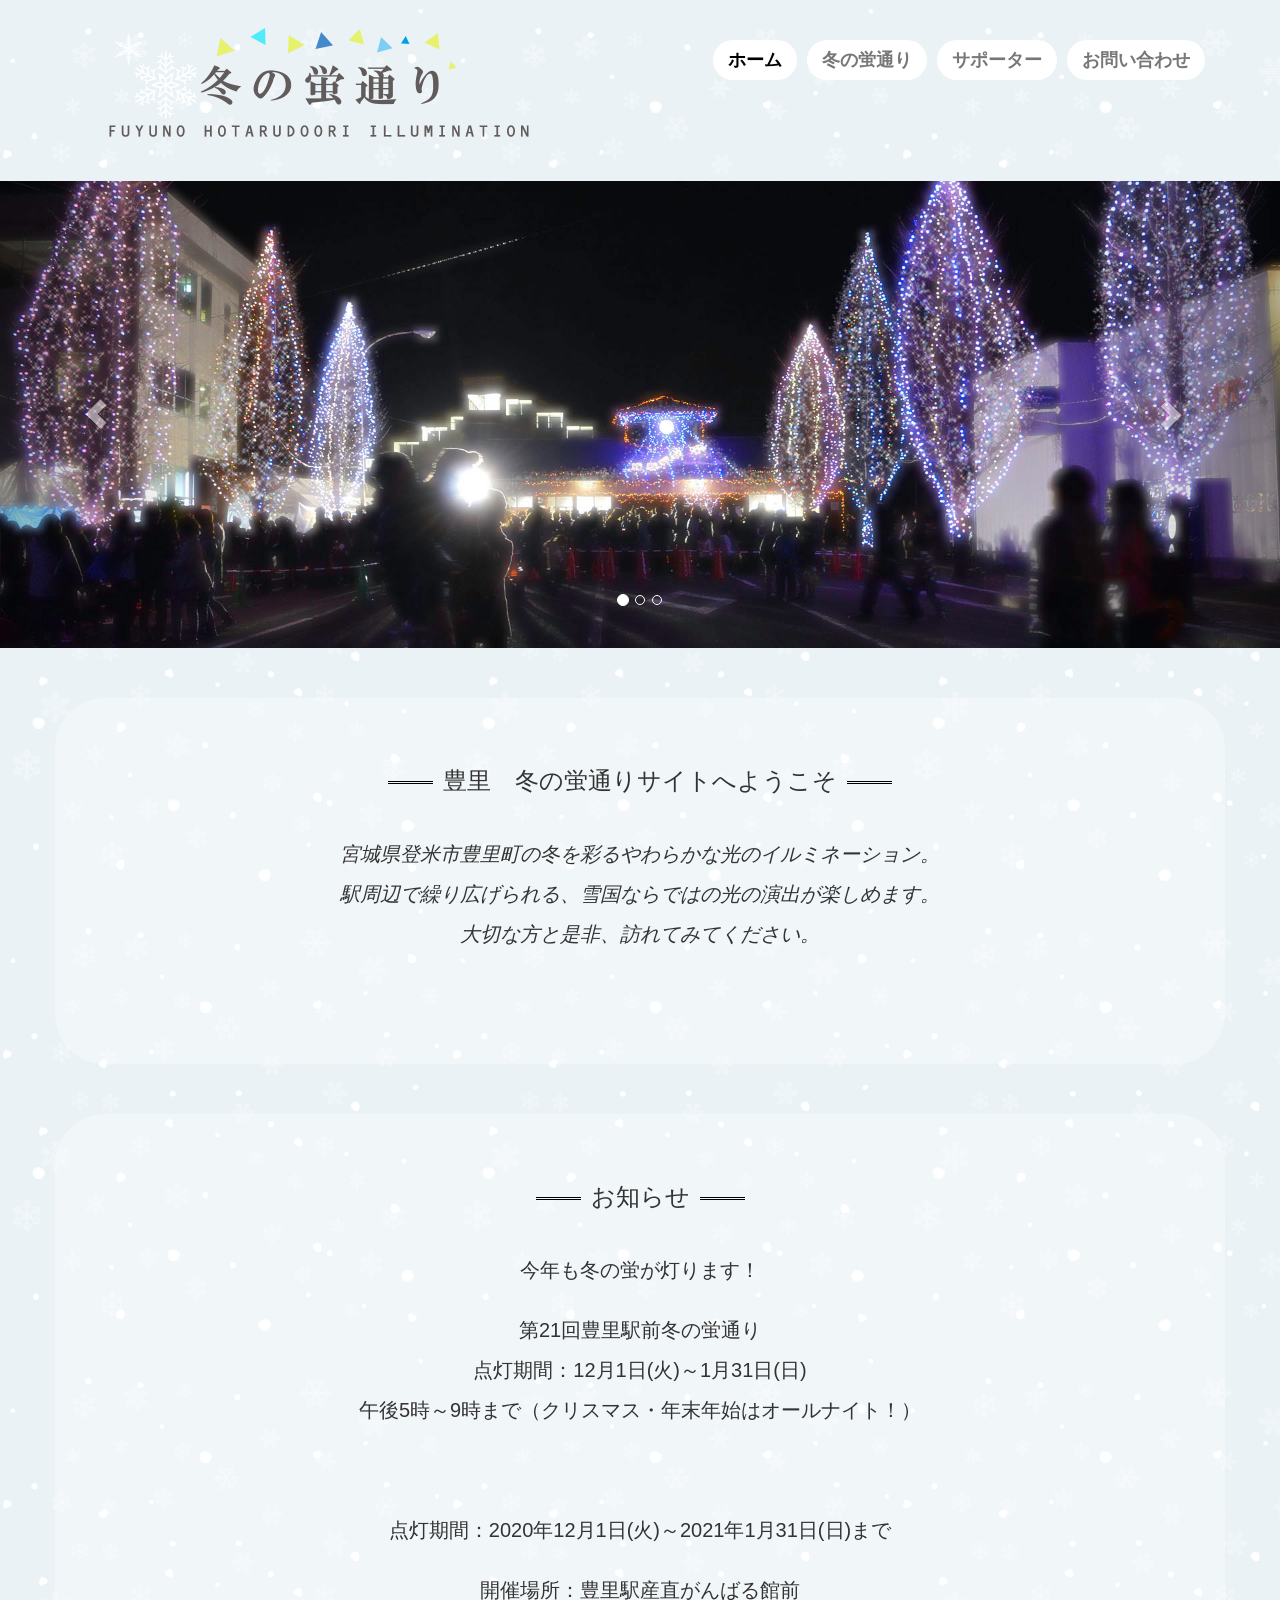
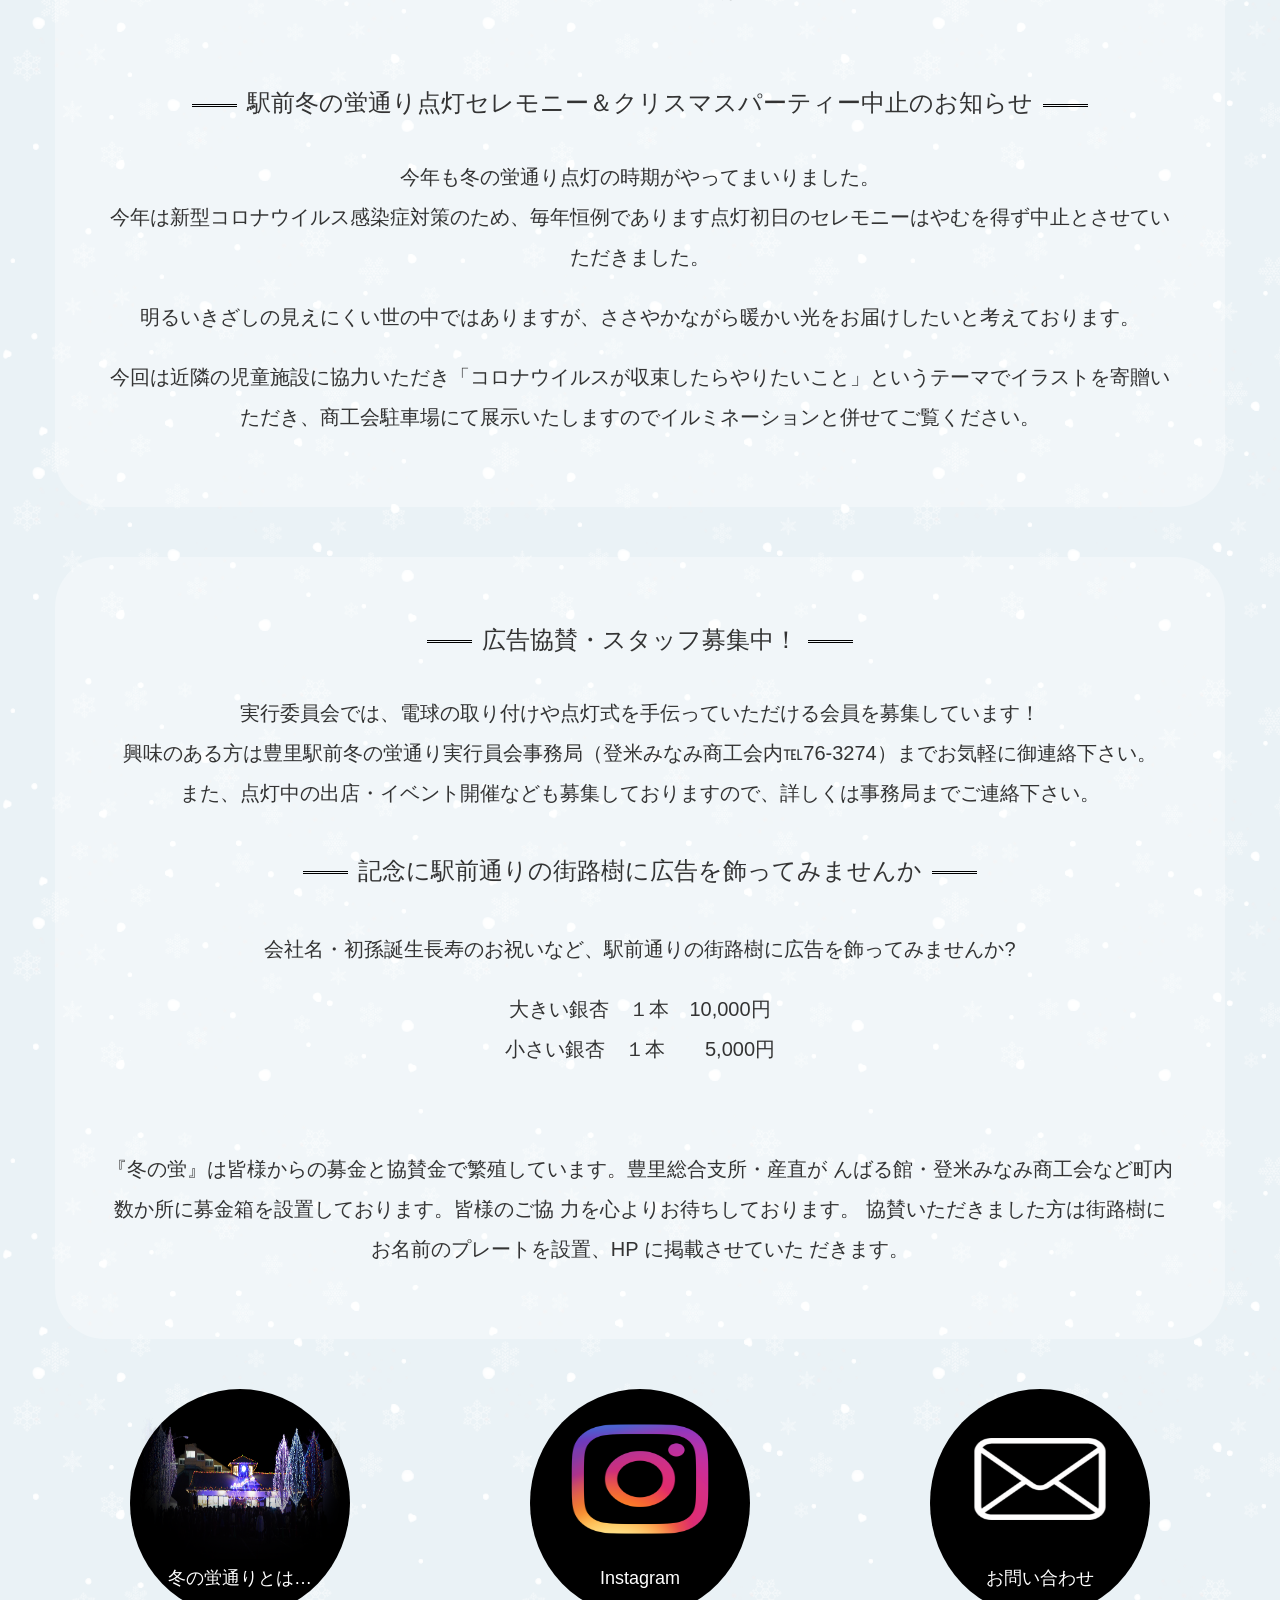
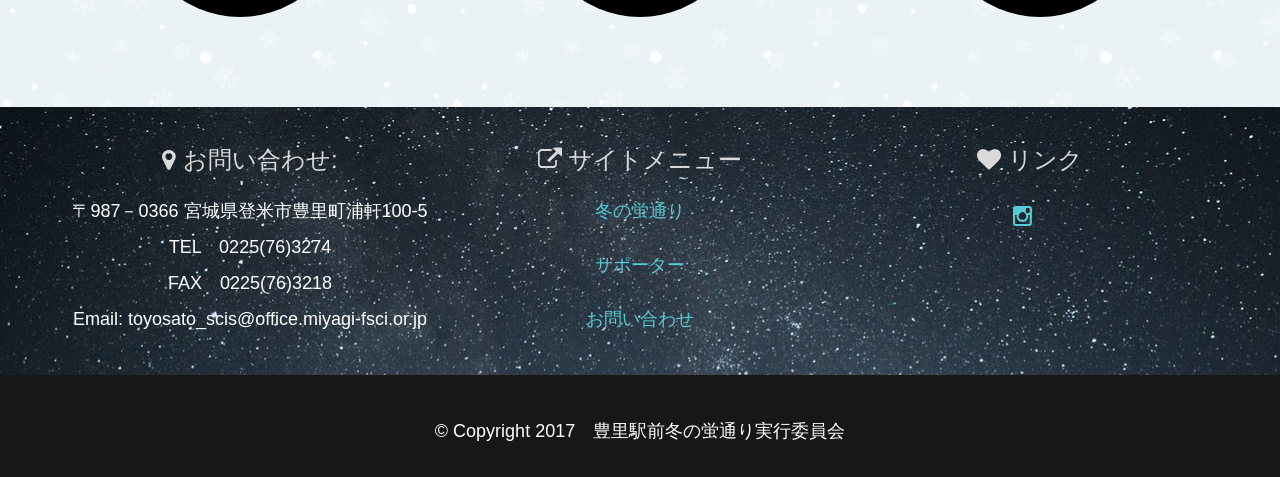
==== commit f47d246c: "年月日の修正" ====
--- a/index.html
+++ b/index.html
@@ -153,7 +153,7 @@
 					<h3 class="services-header-title">お知らせ</h3><br>
 					<p class="services-header-body">今年も冬の蛍が灯ります！</p>
 						<p>第21回豊里駅前冬の蛍通り<br>点灯期間：12月1日(火)～1月31日(日)<br>午後5時～9時まで（クリスマス・年末年始はオールナイト！）</p><br>
-					<p>点灯期間：2020年12月1日(火)～2020年1月31日(日)まで</p>
+					<p>点灯期間：2020年12月1日(火)～2021年1月31日(日)まで</p>
 					<p>開催場所：豊里駅産直がんばる館前</p><br>
 					<h3 class="services-header-title">駅前冬の蛍通り点灯セレモニー＆クリスマスパーティー中止のお知らせ</h3>
 					<p>
